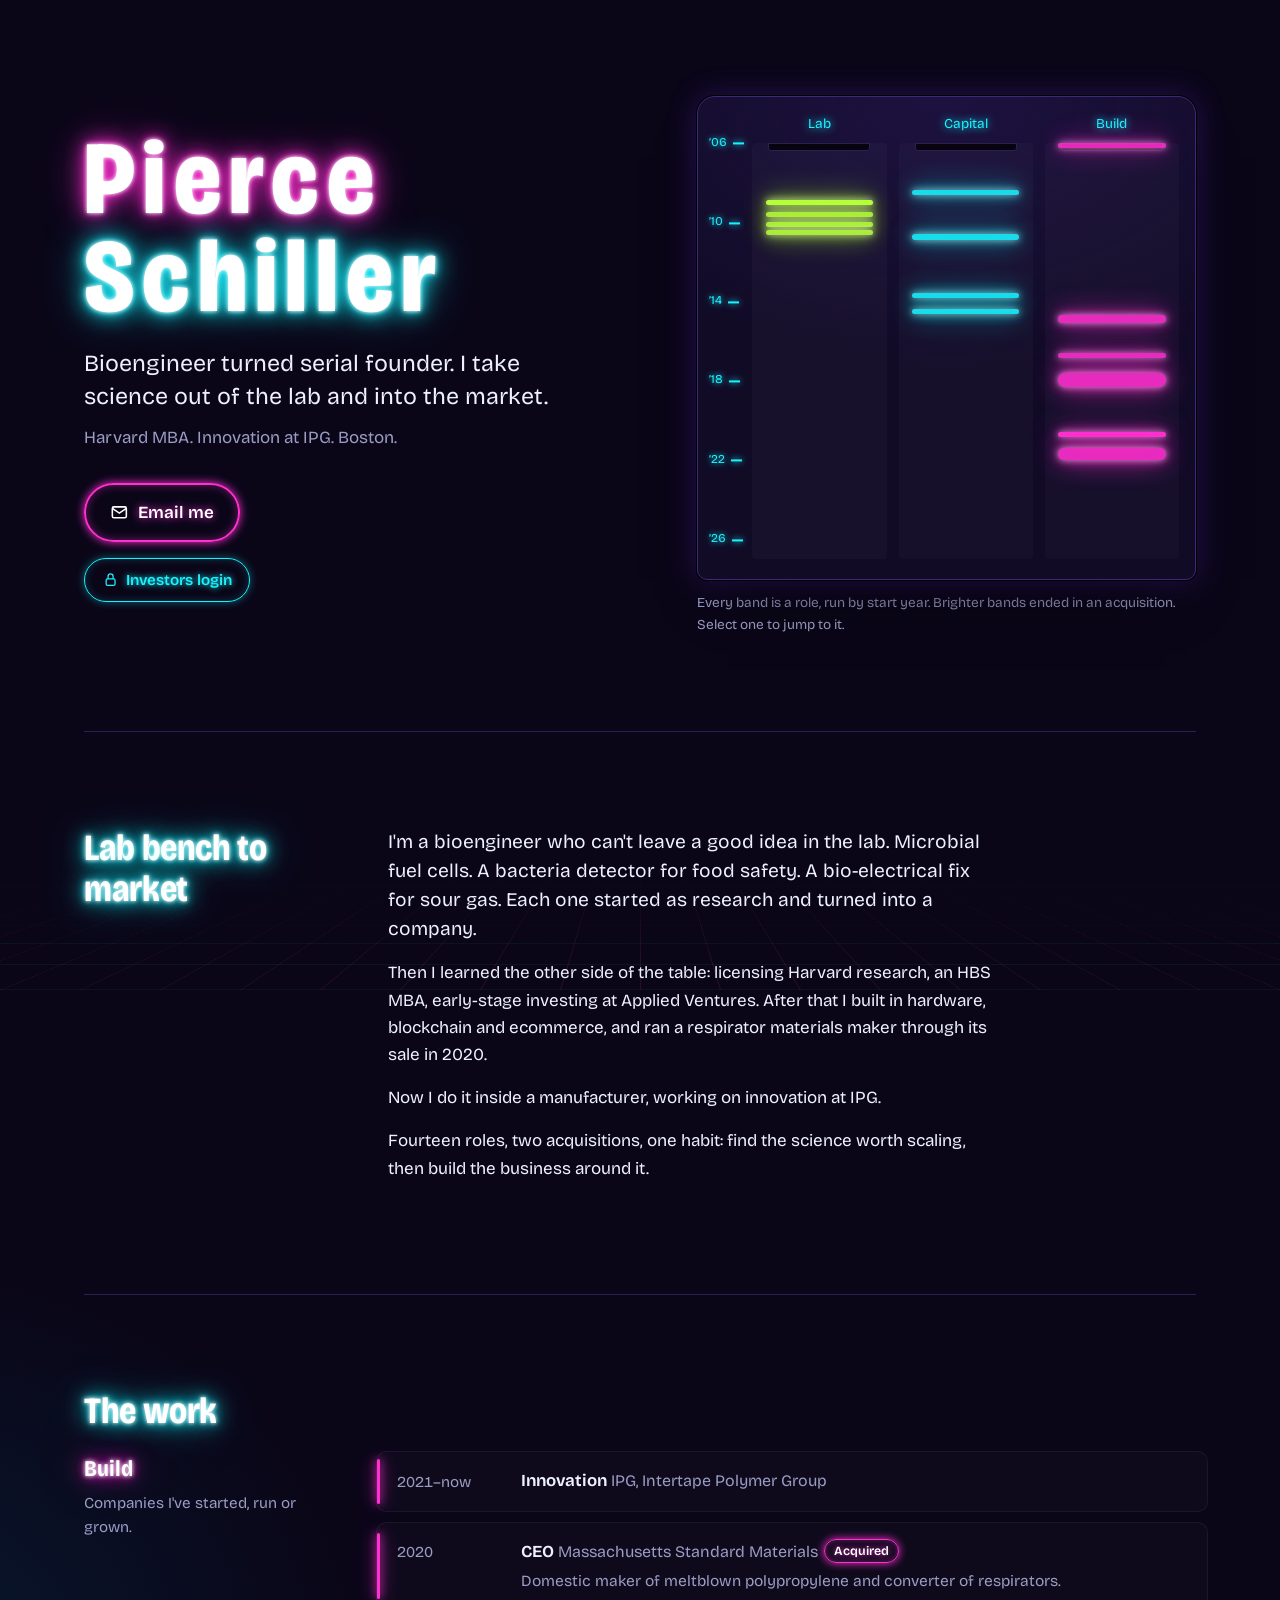
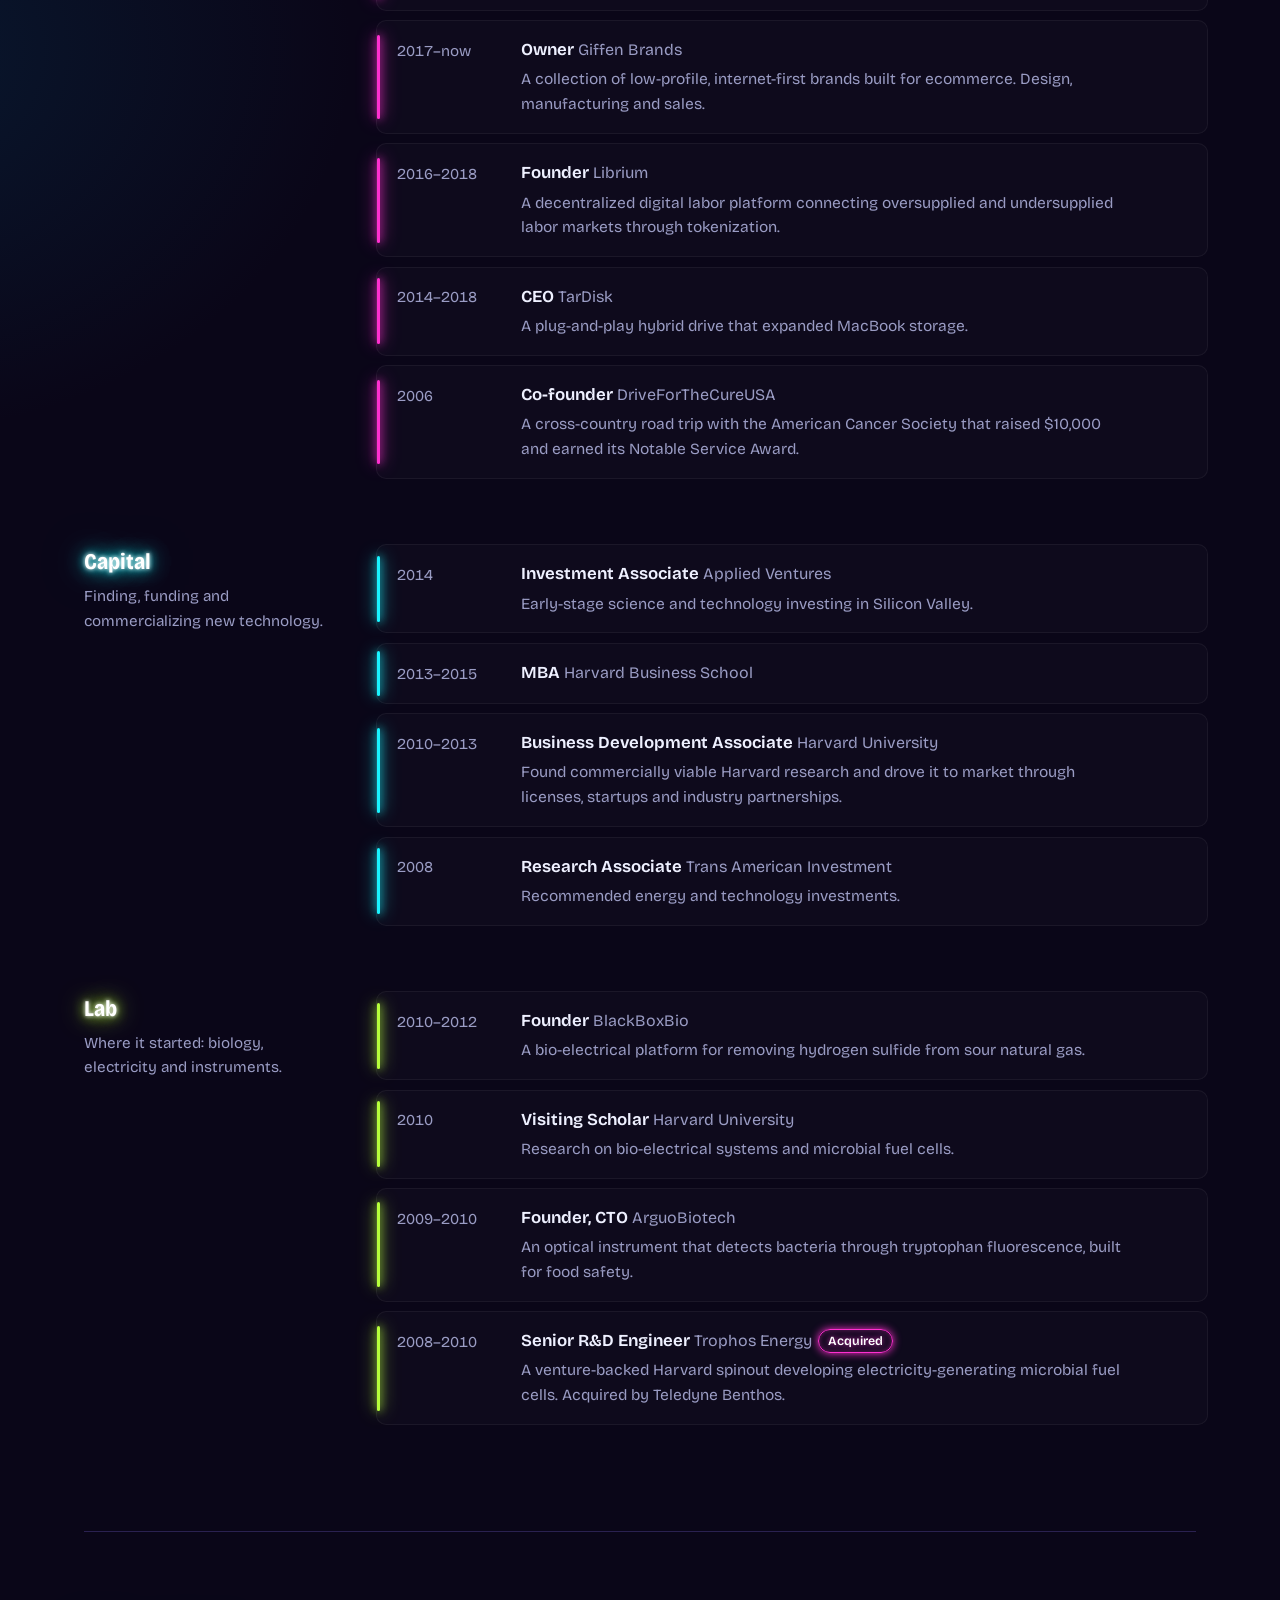
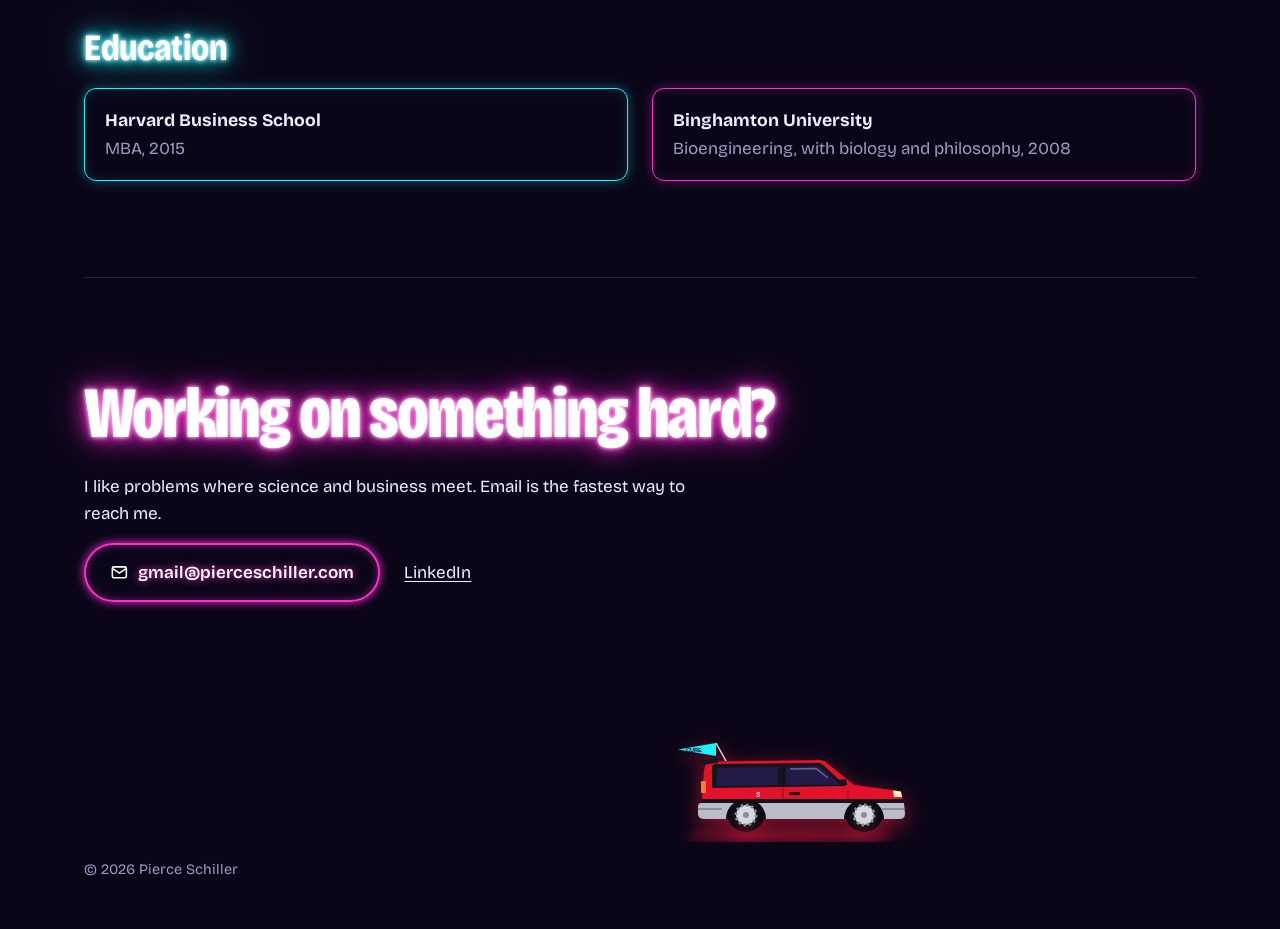
==== index.html @ 77424b44 "Add Investors login gag Button under Email me opens a neon login dialog. Submitting never sends or s" ====
<!doctype html>
<html lang="en">
<head>
<meta charset="utf-8">
<meta name="viewport" content="width=device-width, initial-scale=1">
<title>Pierce Schiller</title>
<meta name="description" content="Pierce Schiller. Bioengineer turned serial founder, taking science out of the lab and into the market.">
<meta property="og:title" content="Pierce Schiller">
<meta property="og:description" content="Bioengineer turned serial founder. Harvard MBA. Boston.">
<meta property="og:type" content="website">
<meta name="theme-color" content="#0a0618">
<link rel="icon" type="image/svg+xml" href="assets/img/favicon.svg">
<link rel="canonical" href="https://pierceschiller.com/">
<meta property="og:url" content="https://pierceschiller.com/">
<link rel="preconnect" href="https://fonts.googleapis.com">
<link rel="preconnect" href="https://fonts.gstatic.com" crossorigin>
<link href="https://fonts.googleapis.com/css2?family=Bricolage+Grotesque:opsz,wdth,wght@12..96,75..100,300..800&display=swap" rel="stylesheet">
<link rel="stylesheet" href="assets/css/styles.css">
</head>
<body>
<div class="progress" aria-hidden="true"></div>

<main>
<div class="wrap">

  <!-- HERO -->
  <header class="hero">
    <div>
      <h1><span>Pierce</span><span>Schiller</span></h1>
      <p class="lede">Bioengineer turned serial founder. I take science out of the lab and into the market.</p>
      <p class="facts">Harvard MBA. Innovation at IPG. Boston.</p>
      <a class="button js-mail" href="#contact">
        <svg viewBox="0 0 24 24" fill="none" stroke="currentColor" stroke-width="2" aria-hidden="true"><rect x="3" y="5" width="18" height="14" rx="2"/><path d="m3 7 9 6 9-6"/></svg>
        Email me
      </a>
      <div class="investor">
        <button type="button" class="investor-open">
          <svg viewBox="0 0 24 24" fill="none" stroke="currentColor" stroke-width="2" aria-hidden="true"><rect x="5" y="11" width="14" height="10" rx="2"/><path d="M8 11V7a4 4 0 0 1 8 0v4"/></svg>
          Investors login
        </button>
      </div>
    </div>

    <figure class="gel-wrap" style="margin:0">
      <div class="gel" role="group" aria-label="Career gel: each band is a role, placed by start year">
        <div class="gel-head" aria-hidden="true"><span>Lab</span><span>Capital</span><span>Build</span></div>

        <ol class="ladder" aria-hidden="true">
          <li style="--y:2006">’06</li>
          <li style="--y:2010">’10</li>
          <li style="--y:2014">’14</li>
          <li style="--y:2018">’18</li>
          <li style="--y:2022">’22</li>
          <li style="--y:2026">’26</li>
        </ol>

        <div class="lanes">
          <ul class="lane" aria-label="Lab">
            <li><a class="band exit" href="#trophos"   style="--y:2008.9;--len:1.2;--i:2"><span>Trophos Energy, acquired</span></a></li>
            <li><a class="band"      href="#arguo"     style="--y:2009.5;--len:0.6;--i:4"><span>ArguoBiotech</span></a></li>
            <li><a class="band"      href="#harvard-rs" style="--y:2010.0;--len:0.6;--i:6"><span>Harvard research</span></a></li>
            <li><a class="band"      href="#blackbox"  style="--y:2010.4;--len:1.7;--i:7"><span>BlackBoxBio</span></a></li>
          </ul>
          <ul class="lane" aria-label="Capital">
            <li><a class="band" href="#tai"        style="--y:2008.4;--len:0.5;--i:1"><span>Trans American Investment</span></a></li>
            <li><a class="band" href="#harvard-bd" style="--y:2010.6;--len:3;--i:8"><span>Harvard tech commercialization</span></a></li>
            <li><a class="band" href="#hbs"        style="--y:2013.6;--len:2;--i:9"><span>Harvard Business School</span></a></li>
            <li><a class="band" href="#applied"    style="--y:2014.4;--len:0.6;--i:10"><span>Applied Ventures</span></a></li>
          </ul>
          <ul class="lane" aria-label="Build">
            <li><a class="band"      href="#dftc"    style="--y:2006;--len:0.5;--i:0"><span>DriveForTheCureUSA</span></a></li>
            <li><a class="band"      href="#tardisk" style="--y:2014.7;--len:3.8;--i:11"><span>TarDisk</span></a></li>
            <li><a class="band"      href="#librium" style="--y:2016.6;--len:2.3;--i:12"><span>Librium</span></a></li>
            <li><a class="band"      href="#giffen"  style="--y:2017.6;--len:9;--i:13"><span>Giffen Brands</span></a></li>
            <li><a class="band exit" href="#msm"     style="--y:2020.6;--len:0.4;--i:14"><span>Mass. Standard Materials, acquired</span></a></li>
            <li><a class="band"      href="#ipg"     style="--y:2021.4;--len:5.5;--i:15"><span>IPG</span></a></li>
          </ul>
        </div>
      </div>
      <figcaption class="gel-note">Every band is a role, run by start year. Brighter bands ended in an acquisition. Select one to jump to it.</figcaption>
    </figure>
  </header>

  <!-- STORY -->
  <section class="section story" aria-labelledby="story-h">
    <h2 id="story-h">Lab bench to market</h2>
    <div>
      <p>I'm a bioengineer who can't leave a good idea in the lab. Microbial fuel cells. A bacteria detector for food safety. A bio-electrical fix for sour gas. Each one started as research and turned into a company.</p>
      <p>Then I learned the other side of the table: licensing Harvard research, an HBS MBA, early-stage investing at Applied Ventures. After that I built in hardware, blockchain and ecommerce, and ran a respirator materials maker through its sale in 2020.</p>
      <p>Now I do it inside a manufacturer, working on innovation at IPG.</p>
      <p>Fourteen roles, two acquisitions, one habit: find the science worth scaling, then build the business around it.</p>
    </div>
  </section>

  <!-- TIMELINE -->
  <section class="section" aria-labelledby="work-h">
    <h2 id="work-h">The work</h2>
    <div class="eras">

      <div class="era">
        <div><h3>Build</h3><p class="era-sub">Companies I've started, run or grown.</p></div>
        <ol class="roles" reversed>
          <li class="role" id="ipg"><time>2021–now</time><div><h4>Innovation <small>IPG, Intertape Polymer Group</small></h4></div></li>
          <li class="role" id="msm"><time>2020</time><div><h4>CEO <small>Massachusetts Standard Materials</small><span class="tag">Acquired</span></h4><p>Domestic maker of meltblown polypropylene and converter of respirators.</p></div></li>
          <li class="role" id="giffen"><time>2017–now</time><div><h4>Owner <small>Giffen Brands</small></h4><p>A collection of low-profile, internet-first brands built for ecommerce. Design, manufacturing and sales.</p>
            <div class="giffen" hidden>
              <p class="giffen-lede">You have <b>$18</b> to eat for the week: 12 meals. Rice is the cheap staple. Steak costs $4 a meal and it's the one you want.</p>
              <div class="plates" aria-hidden="true"></div>
              <label class="giffen-ctl">Price of rice <output class="rice-price">$1.00</output>
                <input type="range" min="100" max="150" step="5" value="100" aria-label="Price of rice per meal">
              </label>
              <p class="giffen-tally"><span class="t-rice">Rice: 10 meals</span> <span class="t-steak">Steak: 2 meals</span></p>
              <p class="giffen-cap">Raise the price of rice. Steak gets squeezed out of the budget, so you end up buying <em>more</em> rice. That's a Giffen good: an everyday staple whose demand rises with its price. Giffen Brands is named for it.</p>
              <button type="button" class="giffen-x">Close</button>
            </div>
          </div></li>
          <li class="role" id="librium"><time>2016–2018</time><div><h4>Founder <small>Librium</small></h4><p>A decentralized digital labor platform connecting oversupplied and undersupplied labor markets through tokenization.</p></div></li>
          <li class="role" id="tardisk"><time>2014–2018</time><div><h4>CEO <small>TarDisk</small></h4><p>A plug-and-play hybrid drive that expanded MacBook storage.</p></div></li>
          <li class="role" id="dftc"><time>2006</time><div><h4>Co-founder <small>DriveForTheCureUSA</small></h4><p>A cross-country road trip with the American Cancer Society that raised $10,000 and earned its Notable Service Award.</p></div></li>
        </ol>
      </div>

      <div class="era">
        <div><h3>Capital</h3><p class="era-sub">Finding, funding and commercializing new technology.</p></div>
        <ol class="roles" reversed>
          <li class="role" id="applied"><time>2014</time><div><h4>Investment Associate <small>Applied Ventures</small></h4><p>Early-stage science and technology investing in Silicon Valley.</p></div></li>
          <li class="role" id="hbs"><time>2013–2015</time><div><h4>MBA <small>Harvard Business School</small></h4></div></li>
          <li class="role" id="harvard-bd"><time>2010–2013</time><div><h4>Business Development Associate <small>Harvard University</small></h4><p>Found commercially viable Harvard research and drove it to market through licenses, startups and industry partnerships.</p></div></li>
          <li class="role" id="tai"><time>2008</time><div><h4>Research Associate <small>Trans American Investment</small></h4><p>Recommended energy and technology investments.</p></div></li>
        </ol>
      </div>

      <div class="era">
        <div><h3>Lab</h3><p class="era-sub">Where it started: biology, electricity and instruments.</p></div>
        <ol class="roles" reversed>
          <li class="role" id="blackbox"><time>2010–2012</time><div><h4>Founder <small>BlackBoxBio</small></h4><p>A bio-electrical platform for removing hydrogen sulfide from sour natural gas.</p></div></li>
          <li class="role" id="harvard-rs"><time>2010</time><div><h4>Visiting Scholar <small>Harvard University</small></h4><p>Research on bio-electrical systems and microbial fuel cells.</p></div></li>
          <li class="role" id="arguo"><time>2009–2010</time><div><h4>Founder, CTO <small>ArguoBiotech</small></h4><p>An optical instrument that detects bacteria through tryptophan fluorescence, built for food safety.</p></div></li>
          <li class="role" id="trophos"><time>2008–2010</time><div><h4>Senior R&amp;D Engineer <small>Trophos Energy</small><span class="tag">Acquired</span></h4><p>A venture-backed Harvard spinout developing electricity-generating microbial fuel cells. Acquired by Teledyne Benthos.</p></div></li>
        </ol>
      </div>

    </div>
  </section>

  <!-- CREDENTIALS -->
  <section class="section" aria-labelledby="edu-h">
    <h2 id="edu-h">Education</h2>
    <dl class="creds">
      <div><dt>Harvard Business School</dt><dd>MBA, 2015</dd></div>
      <div><dt>Binghamton University</dt><dd>Bioengineering, with biology and philosophy, 2008</dd></div>
    </dl>
  </section>

  <!-- CONTACT -->
  <section class="section contact" id="contact" aria-labelledby="contact-h">
    <h2 id="contact-h">Working on something hard?</h2>
    <p>I like problems where science and business meet. Email is the fastest way to reach me.</p>
    <div class="row">
      <a class="button js-mail" href="#contact">
        <svg viewBox="0 0 24 24" fill="none" stroke="currentColor" stroke-width="2" aria-hidden="true"><rect x="3" y="5" width="18" height="14" rx="2"/><path d="m3 7 9 6 9-6"/></svg>
        <span class="js-mail-text">Email me</span>
      </a>
      <a href="https://www.linkedin.com/in/pierceschiller/">LinkedIn</a>
    </div>
    <noscript><p>gmail [at] pierceschiller [dot] com</p></noscript>
  </section>

</div>
</main>

<footer>
  <div class="roadtrip" aria-hidden="true">
    <div class="car">
      <span class="honk">Beep! $10,000 raised, coast to coast.</span>
      <svg viewBox="-26 -2 248 94" width="248" height="94">
        <!-- antenna + pennant streaming back -->
        <line x1="34" y1="18" x2="24" y2="0" stroke="#d8d8e8" stroke-width="1.5"/>
        <path d="M24 0 L-14 6.5 L24 13 Z" fill="#19f3ff"/>
        <text x="-6" y="9.4" font-size="5.6" font-family="sans-serif" font-weight="800" fill="#0a0618">CURE</text>
        <!-- wheel arches -->
        <circle cx="54" cy="70" r="19" fill="#0a0618"/>
        <circle cx="172" cy="70" r="19" fill="#0a0618"/>
        <!-- red upper body: near-vertical hatch, long flat roof, raked windshield, wedge hood -->
        <path d="M10 58 L12 27 Q13 19 21 18.5 L128 17 Q132 17 135 20 L162 42 L204 47.5 Q209 48.5 210 53 L211 58 Z" fill="#e3112a"/>
        <!-- roof spoiler -->
        <path d="M7 17 L26 15.5 L26 20 L10 21.5 Z" fill="#15151c"/>
        <!-- glass band with thick black pillars -->
        <path d="M20 24 Q20 21 24 21 L126 20 Q129 20 131 22 L154 43 L20 45 Z" fill="#15151c"/>
        <path d="M26 25 L86 24 L86 42 L24 43 Z" fill="#241a4a"/>
        <path d="M94 24 L125 23 Q127 23 129 25 L148 41.5 L94 42 Z" fill="#241a4a"/>
        <path d="M98 26 L124 25.5 L136 35" stroke="#ffffff55" stroke-width="1.4" fill="none"/>
        <!-- mirror -->
        <path d="M146 37 L154 36 L155 42 L147 42 Z" fill="#15151c"/>
        <!-- door line + handle -->
        <path d="M91 45 L91 71" stroke="#9e0a1d" stroke-width="1.3"/>
        <path d="M156 47 L156 71" stroke="#9e0a1d" stroke-width="1"/>
        <rect x="97" y="49" width="11" height="3" rx="1.2" fill="#15151c"/>
        <!-- black rub strip, then silver lower body and bumpers -->
        <rect x="9" y="56" width="203" height="4" fill="#15151c"/>
        <path d="M9 60 L212 60 L213 71 Q213 76 207 76 L13 76 Q6 76 6 71 L6 64 Q6 60 9 60 Z" fill="#b9bdc9"/>
        <path d="M6 66 L30 66 M190 66 L213 66" stroke="#7d8190" stroke-width="1.5"/>
        <!-- re-cut arches through the silver -->
        <path d="M34 76 A20 20 0 0 1 74 76 Z" fill="#0a0618"/>
        <path d="M152 76 A20 20 0 0 1 192 76 Z" fill="#0a0618"/>
        <!-- lights -->
        <rect x="9" y="38" width="5" height="12" rx="1" fill="#ff7a2e"/>
        <path d="M201 47.5 L209 48.5 L210 54 L202 54 Z" fill="#fff6c8"/>
        <!-- S badge -->
        <text x="64" y="54" font-size="6.5" font-family="sans-serif" font-weight="800" font-style="italic" fill="#fff">S</text>
        <!-- turbine-style silver rims -->
        <g class="wheel" style="transform-origin:54px 72px">
          <circle cx="54" cy="72" r="15" fill="#111"/><circle cx="54" cy="72" r="10" fill="#d7d9e2"/>
          <circle cx="54" cy="72" r="10" fill="none" stroke="#8a8d9a" stroke-width="3" stroke-dasharray="2.4 2.8"/>
          <circle cx="54" cy="72" r="3" fill="#8a8d9a"/>
        </g>
        <g class="wheel" style="transform-origin:172px 72px">
          <circle cx="172" cy="72" r="15" fill="#111"/><circle cx="172" cy="72" r="10" fill="#d7d9e2"/>
          <circle cx="172" cy="72" r="10" fill="none" stroke="#8a8d9a" stroke-width="3" stroke-dasharray="2.4 2.8"/>
          <circle cx="172" cy="72" r="3" fill="#8a8d9a"/>
        </g>
      </svg>
    </div>
  </div>
  <div class="wrap">© <span id="yr">2026</span> Pierce Schiller</div>
</footer>

<dialog class="login" aria-labelledby="login-h">
  <form class="login-form" method="dialog" autocomplete="off" novalidate>
    <h2 id="login-h">Investors login</h2>
    <label>Username
      <input type="text" name="u" autocomplete="off" autocapitalize="off" spellcheck="false" required>
    </label>
    <label>Password
      <input type="password" name="p" autocomplete="new-password" required>
    </label>
    <div class="login-row">
      <button type="submit" class="button">Log in</button>
      <button type="button" class="login-cancel">Cancel</button>
    </div>
  </form>
  <div class="login-fail" hidden>
    <p class="fail-msg">Wrong username and password.</p>
    <div class="login-row">
      <button type="button" class="button login-retry">Try again</button>
      <button type="button" class="login-cancel">Close</button>
    </div>
  </div>
</dialog>
<script src="assets/js/main.js" defer></script>
</body>
</html>
---- assets/css/styles.css ----
/* ---------- tokens ---------- */
:root {
  --bg: #0a0618;
  --bg-2: #120a2a;
  --ink: #eef0ff;
  --muted: #9a9cc4;
  --rule: #2a2150;
  --pink: #ff2fd0;
  --cyan: #19f3ff;
  --lime: #b6ff3b;
  --gel: #110b26;
  --gel-deep: #07040f;
  --band: var(--pink);
  --ladder: var(--cyan);
  --accent: var(--cyan);
  --wrap: 72rem;
  --measure: 38rem;
  --glow-pink: 0 0 4px #fff, 0 0 10px var(--pink), 0 0 22px var(--pink), 0 0 44px #ff2fd088;
  --glow-cyan: 0 0 4px #fff, 0 0 10px var(--cyan), 0 0 22px var(--cyan), 0 0 44px #19f3ff88;
  color-scheme: dark;
}

/* ---------- base ---------- */
*, *::before, *::after { box-sizing: border-box; }
html { scroll-behavior: smooth; }
@media (prefers-reduced-motion: reduce) { html { scroll-behavior: auto; } }
body {
  margin: 0;
  background:
    radial-gradient(60rem 40rem at 85% -10%, #3a0d5c66, transparent 60%),
    radial-gradient(50rem 40rem at -10% 40%, #06345266, transparent 60%),
    var(--bg);
  color: var(--ink);
  font-family: "Bricolage Grotesque", system-ui, sans-serif;
  font-variation-settings: "opsz" 14;
  font-size: 1.0625rem;
  line-height: 1.6;
  -webkit-font-smoothing: antialiased;
  overflow-x: hidden;
}
/* synthwave floor grid, fixed behind everything */
body::before {
  content: "";
  position: fixed;
  inset: auto -50% -10% -50%;
  height: 55vh;
  background:
    repeating-linear-gradient(90deg, #ff2fd022 0 1px, transparent 1px 80px),
    repeating-linear-gradient(0deg, #19f3ff1c 0 1px, transparent 1px 60px);
  transform: perspective(500px) rotateX(62deg);
  transform-origin: bottom;
  mask-image: linear-gradient(to top, #000 10%, transparent 85%);
  pointer-events: none;
  z-index: -1;
}
a { color: inherit; text-decoration-thickness: 1px; text-underline-offset: 0.2em; }
a:hover { color: var(--cyan); text-shadow: 0 0 12px var(--cyan); }
:focus-visible { outline: 2px solid var(--cyan); outline-offset: 3px; border-radius: 4px; box-shadow: 0 0 14px var(--cyan); }
.wrap { max-width: var(--wrap); margin: 0 auto; padding: 0 1.25rem; }
h2 {
  font-size: clamp(1.7rem, 3.2vw, 2.3rem);
  font-weight: 700;
  font-stretch: 85%;
  font-variation-settings: "opsz" 48;
  line-height: 1.1;
  letter-spacing: -0.01em;
  margin: 0 0 1.25rem;
  color: #fff;
  text-shadow: var(--glow-cyan);
}
p { margin: 0 0 1rem; max-width: var(--measure); }
.section { padding: clamp(3.5rem, 8vw, 6rem) 0; border-top: 1px solid var(--rule); position: relative; }
/* a neon tube that runs along each section divider */
.section::before {
  content: "";
  position: absolute;
  top: -1px;
  left: 0;
  height: 2px;
  width: 100%;
  background: linear-gradient(90deg, var(--pink), var(--cyan));
  box-shadow: 0 0 12px var(--pink), 0 0 24px var(--cyan);
  transform-origin: left;
  transform: scaleX(0);
}

/* ---------- scroll progress tube ---------- */
.progress {
  position: fixed;
  inset: 0 0 auto 0;
  height: 3px;
  background: linear-gradient(90deg, var(--pink), var(--cyan), var(--lime));
  box-shadow: 0 0 10px var(--pink), 0 0 20px var(--cyan);
  transform-origin: left;
  transform: scaleX(0);
  z-index: 10;
}

/* ---------- hero ---------- */
.hero {
  display: grid;
  grid-template-columns: minmax(0, 1.1fr) minmax(0, 1fr);
  gap: clamp(2rem, 5vw, 4rem);
  align-items: center;
  padding: clamp(3rem, 8vw, 6rem) 0;
}
.hero h1 {
  margin: 0 0 1.25rem;
  font-size: clamp(3.2rem, 9vw, 6.5rem);
  font-weight: 800;
  font-stretch: 85%;
  font-variation-settings: "opsz" 96;
  line-height: 0.95;
  letter-spacing: 0.08em;
  color: #fff;
}
.hero h1 span { display: block; }
.hero h1 span:first-child { text-shadow: var(--glow-pink); animation: ignite 1.6s steps(1) both; }
.hero h1 span:last-child  { text-shadow: var(--glow-cyan); animation: ignite 1.6s 0.35s steps(1) both; }
/* neon sign sputtering to life */
@keyframes ignite {
  0%   { opacity: 0.08; text-shadow: none; }
  10%  { opacity: 1; }
  14%  { opacity: 0.2; text-shadow: none; }
  22%  { opacity: 1; }
  26%  { opacity: 0.35; text-shadow: none; }
  34%, 100% { opacity: 1; }
}
.lede {
  font-size: clamp(1.2rem, 2.2vw, 1.45rem);
  line-height: 1.4;
  max-width: 30rem;
  margin-bottom: 0.75rem;
}
.facts { color: var(--muted); margin-bottom: 2rem; }
.button {
  display: inline-flex;
  align-items: center;
  gap: 0.6rem;
  padding: 0.85rem 1.5rem;
  border-radius: 999px;
  border: 2px solid var(--pink);
  background: transparent;
  color: #fff;
  font-weight: 600;
  text-decoration: none;
  box-shadow: 0 0 10px var(--pink), inset 0 0 10px #ff2fd066;
  text-shadow: 0 0 8px var(--pink);
  transition: background-color 0.2s, box-shadow 0.2s;
}
.button:hover {
  color: #fff;
  background: #ff2fd022;
  box-shadow: 0 0 18px var(--pink), 0 0 40px #ff2fd088, inset 0 0 14px #ff2fd099;
  text-shadow: 0 0 8px var(--pink);
}
.button svg { width: 1.1em; height: 1.1em; }

/* ---------- the gel ---------- */
.gel {
  --y0: 2006;
  --span: 21;
  --h: 26rem;
  position: relative;
  background: radial-gradient(120% 80% at 50% 0%, #1d1240 0%, transparent 70%), var(--gel);
  border-radius: 18px 18px 10px 10px;
  padding: 1rem 1rem 1.25rem 3.4rem;
  border: 1px solid #3b2a7a;
  box-shadow: 0 0 0 1px #000, 0 0 30px #7a2cff44, 0 30px 60px -30px #000;
  color: #c9cfe4;
}
.gel-head {
  display: grid;
  grid-template-columns: repeat(3, 1fr);
  gap: 0.75rem;
  margin-bottom: 0.5rem;
  font-size: 0.85rem;
  text-align: center;
  color: var(--cyan);
  text-shadow: 0 0 8px var(--cyan);
}
.lanes {
  position: relative;
  display: grid;
  grid-template-columns: repeat(3, 1fr);
  gap: 0.75rem;
  height: var(--h);
}
.lane {
  position: relative;
  list-style: none;
  margin: 0;
  padding: 0;
  border-radius: 4px;
  background: rgba(255,255,255,0.025);
}
.lane::before {
  content: "";
  position: absolute;
  inset: 0 12% auto;
  height: 8px;
  border-radius: 0 0 3px 3px;
  background: var(--gel-deep);
  box-shadow: inset 0 0 0 1px #2a2150;
}
.band {
  --top: calc((var(--y) - var(--y0)) / var(--span) * var(--h));
  --thick: clamp(5px, calc(var(--len) * 2.2px), 14px);
  position: absolute;
  left: 10%;
  right: 10%;
  top: var(--top);
  height: var(--thick);
  border-radius: 999px;
  background: var(--band);
  box-shadow: 0 0 6px #fff8, 0 0 12px var(--band), 0 0 28px var(--band);
  opacity: 0.9;
  animation: run 1.8s cubic-bezier(.2,.7,.2,1) both, hum 3.2s ease-in-out 2s infinite alternate;
  animation-delay: calc(var(--i, 0) * 70ms + 200ms), calc(var(--i, 0) * 180ms + 2s);
  transition: transform 0.2s;
}
.lane:nth-child(2) .band { --band: var(--cyan); }
.lane:nth-child(3) .band { --band: var(--pink); }
.lane:nth-child(1) .band { --band: var(--lime); }
.band.exit { --band: #fff; opacity: 1; }
.band:hover, .band:focus-visible { transform: scaleX(1.1); outline-offset: 4px; }
.band span {
  position: absolute;
  left: 50%;
  bottom: calc(100% + 8px);
  translate: -50% 4px;
  white-space: nowrap;
  padding: 0.25rem 0.6rem;
  border-radius: 6px;
  background: #07040f;
  border: 1px solid var(--band);
  color: #fff;
  box-shadow: 0 0 12px var(--band);
  font-size: 0.8rem;
  font-weight: 600;
  pointer-events: none;
  opacity: 0;
  transition: opacity 0.15s, translate 0.15s;
  z-index: 2;
}
.band.exit span { border-color: var(--pink); box-shadow: 0 0 12px var(--pink); }
.band:hover span, .band:focus-visible span { opacity: 1; translate: -50% 0; }
@keyframes run {
  from { top: 0; opacity: 0; filter: blur(3px); }
  15%  { opacity: 0.9; }
  to   { top: var(--top); filter: blur(0); }
}
@keyframes hum { to { opacity: 0.6; } }
.ladder {
  position: absolute;
  left: 0.7rem;
  width: 2.2rem;
  margin: 0;
  padding: 0;
  list-style: none;
  font-size: 0.75rem;
  color: var(--ladder);
  text-shadow: 0 0 6px var(--ladder);
}
.ladder li {
  position: absolute;
  top: calc((var(--y) - var(--y0)) / var(--span) * var(--h));
  translate: 0 -50%;
}
.ladder li::after {
  content: "";
  position: absolute;
  left: calc(100% + 0.35rem);
  top: 50%;
  width: 0.7rem;
  height: 2px;
  background: var(--ladder);
  box-shadow: 0 0 6px var(--ladder);
}
.gel-wrap .ladder { top: calc(1rem + 0.85rem * 1.6 + 0.5rem); height: var(--h); }
.gel-note { margin: 0.75rem 0 0; font-size: 0.85rem; color: var(--muted); max-width: none; }

/* ---------- story ---------- */
.story {
  display: grid;
  grid-template-columns: minmax(0, 15rem) minmax(0, 1fr);
  gap: 2rem 4rem;
}
.story p:first-of-type { font-size: 1.2rem; line-height: 1.5; }

/* ---------- timeline ---------- */
.eras { display: grid; gap: 3.5rem; }
.era {
  display: grid;
  grid-template-columns: minmax(0, 15rem) minmax(0, 1fr);
  gap: 1rem 4rem;
}
.era h3 {
  margin: 0;
  font-size: 1.4rem;
  font-weight: 700;
  font-stretch: 85%;
  color: #fff;
}
.era:nth-child(1) h3 { text-shadow: var(--glow-pink); }
.era:nth-child(2) h3 { text-shadow: var(--glow-cyan); }
.era:nth-child(3) h3 { text-shadow: 0 0 4px #fff, 0 0 12px var(--lime), 0 0 26px var(--lime); }
.era-sub { color: var(--muted); font-size: 0.95rem; margin-top: 0.25rem; }
.roles { list-style: none; margin: 0; padding: 0; }
.role {
  --tube: var(--pink);
  position: relative;
  display: grid;
  grid-template-columns: 6.5rem minmax(0, 1fr);
  gap: 0 1.25rem;
  padding: 1rem 0.75rem 1rem 1.25rem;
  margin: 0 -0.75rem 0.6rem;
  border-radius: 10px;
  background: #ffffff05;
  border: 1px solid #ffffff0d;
  scroll-margin-top: 1.5rem;
}
.era:nth-child(2) .role { --tube: var(--cyan); }
.era:nth-child(3) .role { --tube: var(--lime); }
/* the tube along the left edge that lights up as the role scrolls in */
.role::before {
  content: "";
  position: absolute;
  left: 0;
  top: 12%;
  bottom: 12%;
  width: 3px;
  border-radius: 3px;
  background: var(--tube);
  box-shadow: 0 0 8px var(--tube), 0 0 18px var(--tube);
}
.role time { color: var(--muted); font-variant-numeric: tabular-nums; font-size: 0.95rem; padding-top: 0.1rem; }
.role h4 { margin: 0; font-size: 1.05rem; font-weight: 650; }
.role h4 small { font-weight: 400; color: var(--muted); font-size: 1rem; }
.role p { margin: 0.2rem 0 0; color: var(--muted); font-size: 0.97rem; }
.tag {
  display: inline-block;
  margin-left: 0.4rem;
  padding: 0.05rem 0.55rem;
  border-radius: 999px;
  border: 1px solid var(--pink);
  color: #fff;
  font-size: 0.78rem;
  font-weight: 600;
  vertical-align: 0.12em;
  box-shadow: 0 0 8px var(--pink), inset 0 0 6px #ff2fd066;
  text-shadow: 0 0 6px var(--pink);
}
.role:target { animation: flash 2.4s ease-out; }
@keyframes flash {
  0%, 30% { background: color-mix(in srgb, var(--tube) 22%, transparent); box-shadow: 0 0 24px var(--tube); }
  100% { background: #ffffff05; box-shadow: none; }
}

/* ---------- creds + contact ---------- */
.creds {
  display: grid;
  grid-template-columns: repeat(auto-fit, minmax(14rem, 1fr));
  gap: 1.5rem;
  margin: 0;
}
.creds div {
  padding: 1.1rem 1.25rem;
  border-radius: 12px;
  border: 1px solid var(--cyan);
  box-shadow: 0 0 12px #19f3ff55, inset 0 0 12px #19f3ff22;
}
.creds div:nth-child(2) { border-color: var(--pink); box-shadow: 0 0 12px #ff2fd055, inset 0 0 12px #ff2fd022; }
.creds dt { font-weight: 700; font-size: 1.1rem; }
.creds dd { margin: 0; color: var(--muted); }

.contact h2 {
  font-size: clamp(2.4rem, 7vw, 4.5rem);
  font-stretch: 75%;
  font-weight: 800;
  letter-spacing: -0.03em;
  text-shadow: var(--glow-pink);
}
.contact .row { display: flex; flex-wrap: wrap; gap: 1rem 1.5rem; align-items: center; }
footer { padding: 2rem 0 3rem; color: var(--muted); font-size: 0.9rem; }

/* ======================================================
   SCROLL-TRIGGERED ANIMATIONS
   Pure CSS where the browser supports scroll timelines
   (Chrome, Edge). main.js adds an .in class for others.
   ====================================================== */
@keyframes flicker-on {
  0%   { opacity: 0; text-shadow: none; }
  20%  { opacity: 1; }
  24%  { opacity: 0.25; text-shadow: none; }
  32%  { opacity: 1; }
  36%  { opacity: 0.4; text-shadow: none; }
  50%, 100% { opacity: 1; }
}
@keyframes tube-draw { from { transform: scaleX(0); } to { transform: scaleX(1); } }
@keyframes slide-glow {
  from { opacity: 0; transform: translateX(-28px); filter: blur(4px); }
  to   { opacity: 1; transform: none; filter: none; }
}
@keyframes tube-grow { from { transform: scaleY(0); } to { transform: scaleY(1); } }
@keyframes pop-glow {
  from { opacity: 0; transform: scale(0.94); box-shadow: none; }
  to   { opacity: 1; transform: none; }
}

@media (prefers-reduced-motion: no-preference) {
  @supports (animation-timeline: view()) {
    .progress { animation: tube-draw linear both; animation-timeline: scroll(root); }

    .section::before { animation: tube-draw linear both; animation-timeline: view(); animation-range: entry 0% entry 60%; }

    .section h2, .era h3 {
      animation: flicker-on linear both;
      animation-timeline: view();
      animation-range: entry 20% cover 35%;
    }
    .role {
      animation: slide-glow linear both;
      animation-timeline: view();
      animation-range: entry 0% entry 80%;
    }
    .role::before {
      transform-origin: top;
      animation: tube-grow linear both;
      animation-timeline: view();
      animation-range: entry 30% cover 40%;
    }
    .creds div, .story p {
      animation: pop-glow linear both;
      animation-timeline: view();
      animation-range: entry 10% entry 90%;
    }
  }

  /* fallback: same looks, triggered once by IntersectionObserver */
  @supports not (animation-timeline: view()) {
    .js .section::before { transition: transform 0.9s ease-out; }
    .js .section.in::before { transform: scaleX(1); }
    .js .reveal { opacity: 0; }
    .js .reveal.in { opacity: 1; }
    .js h2.reveal.in, .js h3.reveal.in { animation: flicker-on 1.2s linear both; }
    .js .role.reveal.in { animation: slide-glow 0.7s ease-out both; }
    .js .creds div.reveal.in, .js .story p.reveal.in { animation: pop-glow 0.7s ease-out both; }
  }
}
/* no scroll timeline and no motion: show everything lit */
@media (prefers-reduced-motion: reduce) {
  .band, .hero h1 span { animation: none; }
  .section::before { transform: scaleX(1); }
}
@supports not (animation-timeline: view()) {
  .progress { display: none; }
}

/* ---------- small screens ---------- */
@media (max-width: 860px) {
  .hero { grid-template-columns: 1fr; }
  .gel { --h: 20rem; }
  .story, .era { grid-template-columns: 1fr; gap: 0.75rem; }
}
@media (max-width: 480px) {
  .role { grid-template-columns: 1fr; }
  .gel { padding-left: 3rem; }
}

/* keep hover labels inside the gel on the outer lanes */
.lane:nth-child(3) .band span { left: auto; right: 0; translate: 0 4px; }
.lane:nth-child(3) .band:hover span, .lane:nth-child(3) .band:focus-visible span { translate: 0 0; }
.lane:nth-child(1) .band span { left: 0; translate: 0 4px; }
.lane:nth-child(1) .band:hover span, .lane:nth-child(1) .band:focus-visible span { translate: 0 0; }

/* ======================================================
   EASTER EGGS
   ====================================================== */

/* 1. type "pcr": bands amplify, cycle by cycle, then a UV flash */
.gel[data-cycle] .band { animation: none; transition: transform 0.35s, box-shadow 0.35s, filter 0.35s; }
.gel[data-cycle="1"] .band { transform: scaleY(1.5); filter: brightness(1.3); }
.gel[data-cycle="2"] .band { transform: scaleY(2.1); filter: brightness(1.6); box-shadow: 0 0 10px #fff, 0 0 22px var(--band), 0 0 46px var(--band); }
.gel[data-cycle="3"] .band { transform: scaleY(2.8); filter: brightness(2); box-shadow: 0 0 14px #fff, 0 0 30px var(--band), 0 0 70px var(--band); }
.gel.uv { animation: uv-flash 1.1s ease-out; }
@keyframes uv-flash {
  0%   { background: #f4e9ff; box-shadow: 0 0 80px #b77bff, 0 0 160px #7a2cff; }
  100% { box-shadow: 0 0 30px #7a2cff44; }
}

/* 2. triple-click Giffen Brands: a demand curve that slopes the wrong way */
.giffen {
  margin-top: 0.9rem;
  padding: 1rem;
  border-radius: 12px;
  border: 1px solid var(--lime);
  box-shadow: 0 0 14px #b6ff3b55, inset 0 0 12px #b6ff3b22;
  background: #07040f;
  max-width: 26rem;
  animation: pop-glow 0.4s ease-out;
}
.giffen[hidden] { display: none; }
.giffen-lede { margin: 0 0 0.75rem; color: var(--ink); font-size: 0.95rem; }
.plates { display: grid; grid-template-columns: repeat(6, 1fr); gap: 0.4rem; }
.plate {
  aspect-ratio: 1;
  display: grid;
  place-items: center;
  border-radius: 10px;
  font-size: 1.3rem;
  border: 1px solid var(--rule);
  transition: border-color 0.25s, box-shadow 0.25s;
}
.plate.rice  { border-color: var(--lime); box-shadow: 0 0 8px #b6ff3b55; }
.plate.steak { border-color: var(--pink); box-shadow: 0 0 10px #ff2fd077; }
.plate.flip { animation: flip 0.35s ease-out; }
@keyframes flip { from { transform: rotateY(90deg); } to { transform: none; } }
.giffen-tally { display: flex; gap: 1.25rem; margin: 0.4rem 0 0; font-weight: 600; font-variant-numeric: tabular-nums; }
.t-rice { color: var(--lime); text-shadow: 0 0 6px #b6ff3b88; }
.t-steak { color: var(--pink); text-shadow: 0 0 6px #ff2fd088; }
.rice-price { color: #fff; font-variant-numeric: tabular-nums; min-width: 3.2rem; }
.giffen-ctl { display: flex; align-items: center; gap: 0.75rem; margin-top: 0.5rem; color: var(--muted); font-size: 0.9rem; }
.giffen-ctl input { flex: 1; accent-color: var(--pink); }
.giffen-cap { margin: 0.5rem 0 0; color: #fff; font-size: 0.95rem; }
.giffen-x {
  margin-top: 0.6rem;
  font: inherit;
  font-size: 0.85rem;
  color: var(--muted);
  background: none;
  border: 1px solid var(--rule);
  border-radius: 999px;
  padding: 0.2rem 0.8rem;
  cursor: pointer;
}
.giffen-x:hover { color: #fff; border-color: var(--lime); }

/* 3. bottom of the page: the '85 Civic rolls in and parks */
footer { position: relative; padding-top: 10rem; }
.roadtrip {
  position: absolute;
  inset: 0 0 auto 0;
  height: 9rem;
  overflow: hidden;
  pointer-events: none;
}
.car {
  position: absolute;
  bottom: 0.4rem;
  left: 52%;
  width: 248px;
  pointer-events: auto;
  filter: drop-shadow(0 6px 10px #ff1a3a88);
  transform: translateX(-120vw);
}
.car svg { display: block; width: 100%; height: auto; }
.car::after {               /* neon glow on the road under the car */
  content: "";
  position: absolute;
  left: 8%;
  right: 8%;
  bottom: -4px;
  height: 6px;
  border-radius: 50%;
  background: #ff1a3a;
  filter: blur(6px);
  opacity: 0.8;
}
.roadtrip.go .car { animation: drive-in 3.2s cubic-bezier(.15,.8,.25,1) forwards; }
.roadtrip.go .wheel { animation: spin 0.35s linear 9; }
@keyframes drive-in {
  0%   { transform: translateX(-120vw); }
  85%  { transform: translateX(6px) rotate(1.2deg); }
  100% { transform: translateX(0); }
}
@keyframes spin { to { transform: rotate(360deg); } }
.honk {
  position: absolute;
  bottom: calc(100% + 6px);
  left: 30%;
  white-space: nowrap;
  padding: 0.3rem 0.65rem;
  border-radius: 8px;
  background: #07040f;
  border: 1px solid #ff1a3a;
  box-shadow: 0 0 12px #ff1a3a;
  color: #fff;
  font-size: 0.8rem;
  font-weight: 600;
  opacity: 0;
  translate: 0 4px;
  transition: opacity 0.15s, translate 0.15s;
}
.car:hover .honk, .car.honking .honk { opacity: 1; translate: 0 0; }
.car:hover svg { animation: bounce 0.3s ease-out; }
@keyframes bounce { 50% { transform: translateY(-3px); } }

@media (max-width: 600px) {
  .car { left: 18%; width: 200px; }
  .honk { left: auto; right: -20%; }
}
@media (prefers-reduced-motion: reduce) {
  .car { transform: none; }
  .roadtrip.go .car, .roadtrip.go .wheel, .car:hover svg { animation: none; }
  .gel.uv { animation: none; }
}

/* ======================================================
   INVESTORS LOGIN (a gag: it never logs anyone in)
   ====================================================== */
.investor { margin-top: 1rem; }
.investor-open {
  display: inline-flex;
  align-items: center;
  gap: 0.5rem;
  padding: 0.55rem 1.1rem;
  font: inherit;
  font-size: 0.95rem;
  font-weight: 600;
  color: var(--cyan);
  background: transparent;
  border: 1px solid var(--cyan);
  border-radius: 999px;
  box-shadow: 0 0 8px #19f3ff66, inset 0 0 8px #19f3ff33;
  text-shadow: 0 0 6px var(--cyan);
  cursor: pointer;
  transition: background-color 0.2s, box-shadow 0.2s;
}
.investor-open:hover { background: #19f3ff18; box-shadow: 0 0 16px var(--cyan), inset 0 0 10px #19f3ff55; }
.investor-open svg { width: 1em; height: 1em; }

.login {
  width: min(92vw, 24rem);
  padding: 1.75rem;
  color: var(--ink);
  background: #0d0820;
  border: 1px solid var(--cyan);
  border-radius: 16px;
  box-shadow: 0 0 24px #19f3ff66, 0 0 60px #ff2fd033;
}
.login::backdrop { background: #05030dcc; backdrop-filter: blur(4px); }
.login[open] { animation: pop-glow 0.3s ease-out; }
.login h2 { margin-bottom: 1.25rem; }
.login label { display: grid; gap: 0.35rem; margin-bottom: 1rem; font-size: 0.9rem; color: var(--muted); }
.login input {
  font: inherit;
  color: #fff;
  background: #07040f;
  border: 1px solid var(--rule);
  border-radius: 10px;
  padding: 0.65rem 0.8rem;
}
.login input:focus { outline: none; border-color: var(--cyan); box-shadow: 0 0 10px #19f3ff88; }
.login-row { display: flex; align-items: center; gap: 1rem; margin-top: 0.5rem; }
.login-cancel {
  font: inherit;
  color: var(--muted);
  background: none;
  border: 0;
  cursor: pointer;
  text-decoration: underline;
  text-underline-offset: 0.2em;
}
.login-cancel:hover { color: #fff; }
.login-fail[hidden], .login-form[hidden] { display: none; }
.fail-msg {
  margin: 0.5rem 0 1.5rem;
  font-size: 1.6rem;
  font-weight: 800;
  font-stretch: 85%;
  line-height: 1.15;
  color: #fff;
  text-shadow: 0 0 4px #fff, 0 0 12px #ff2f5a, 0 0 28px #ff2f5a;
  animation: flicker-on 0.9s linear both;
}
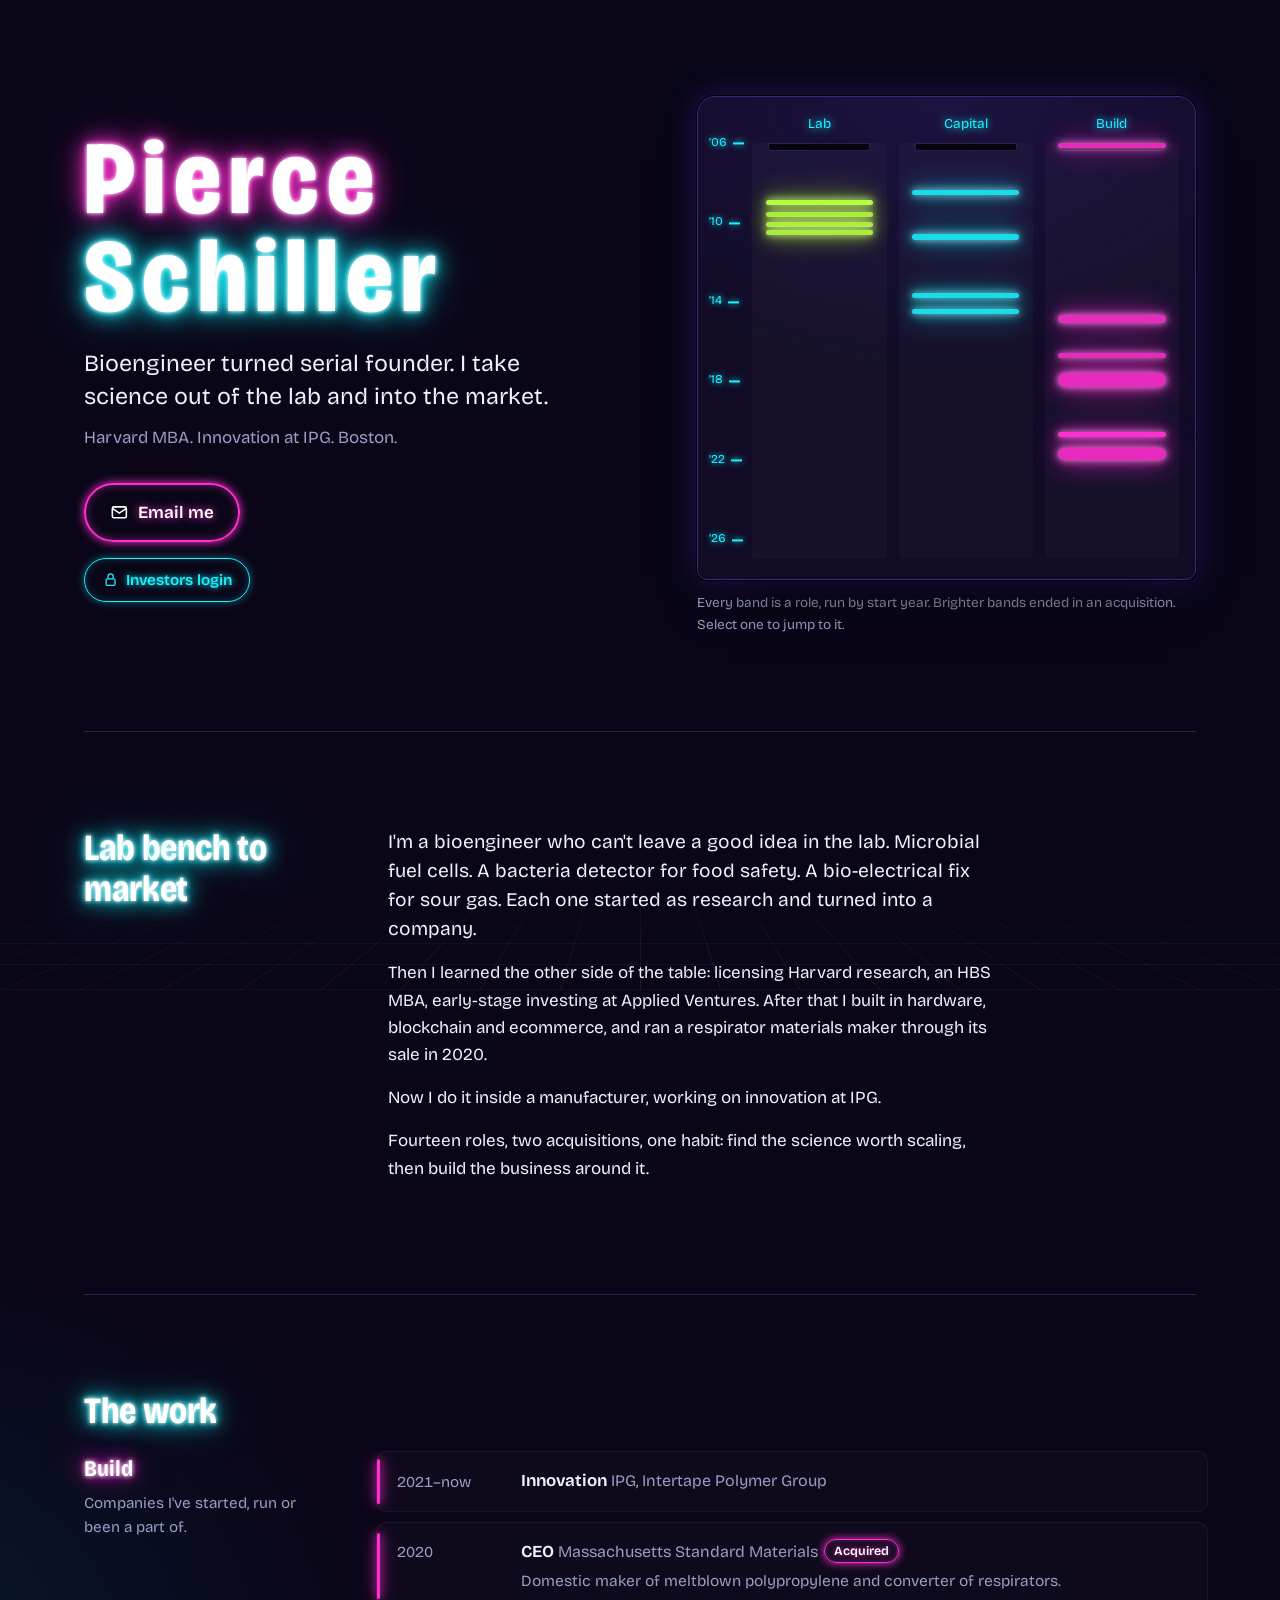
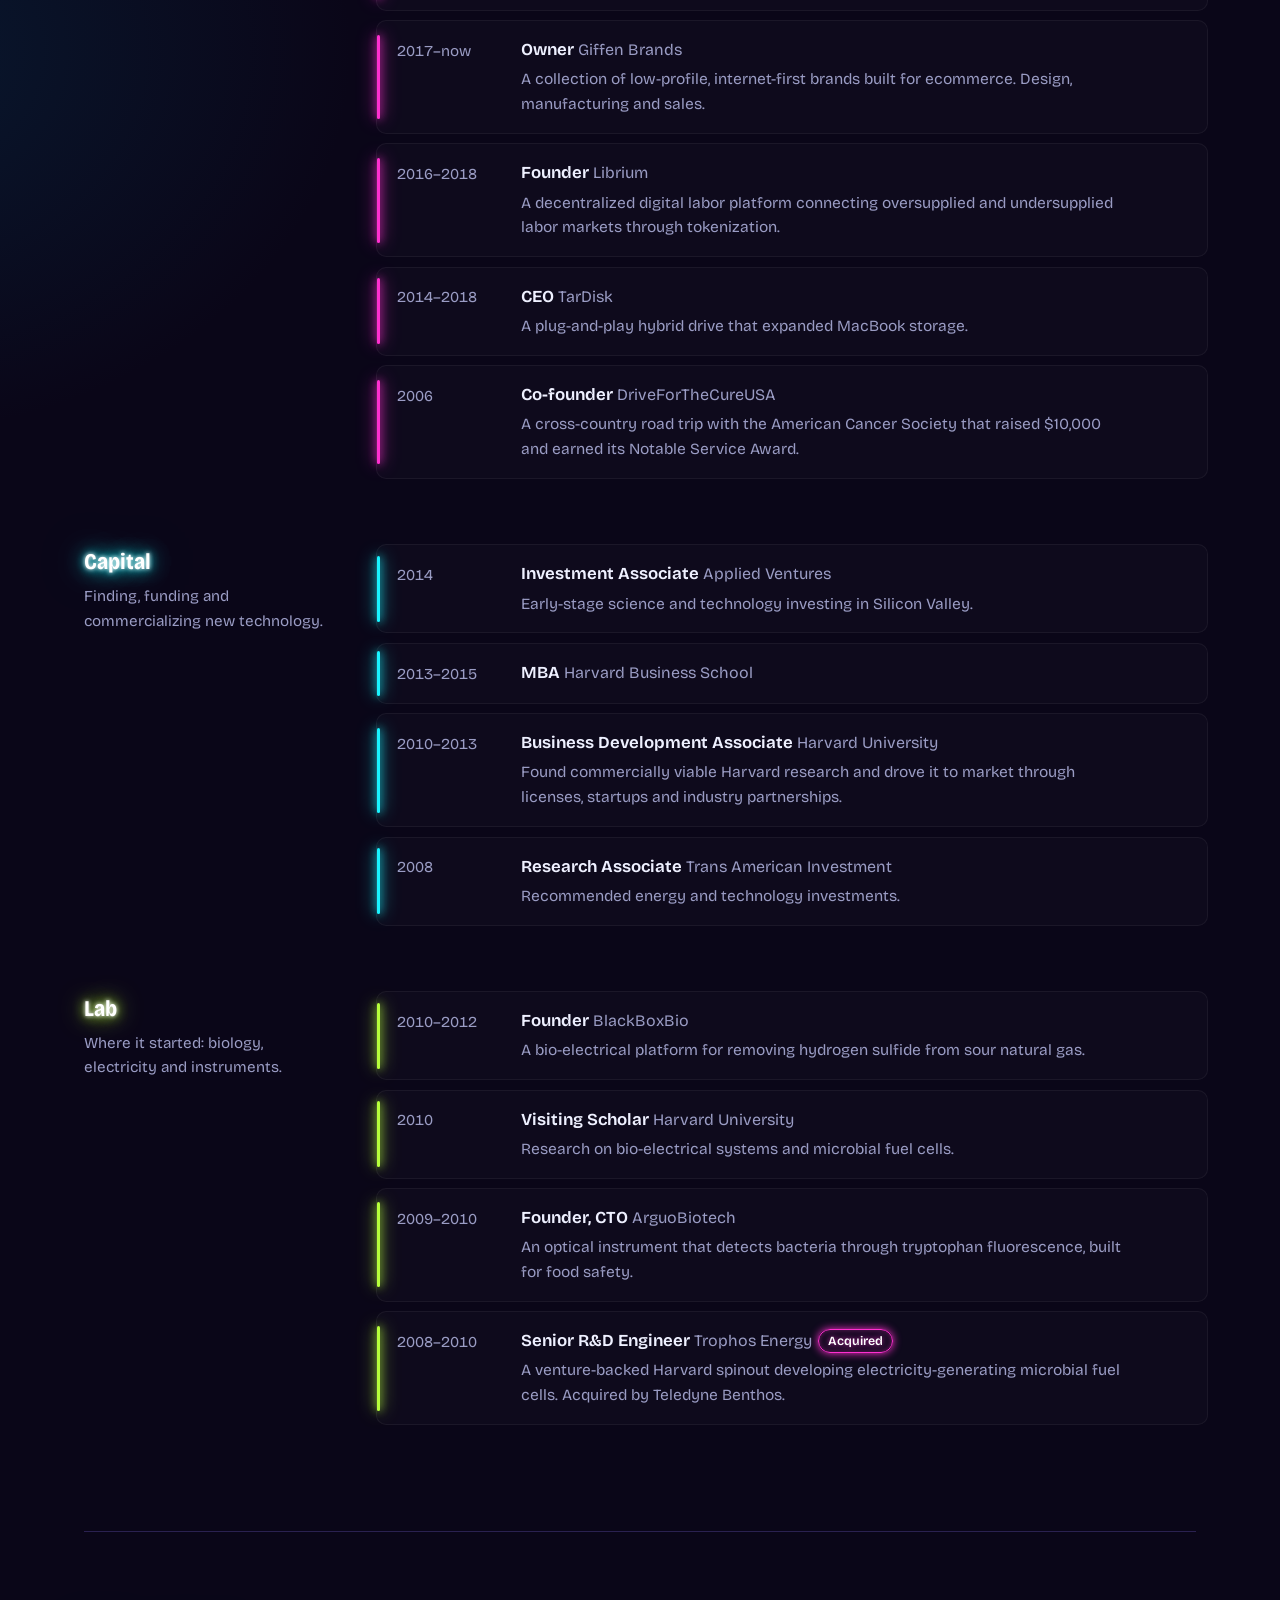
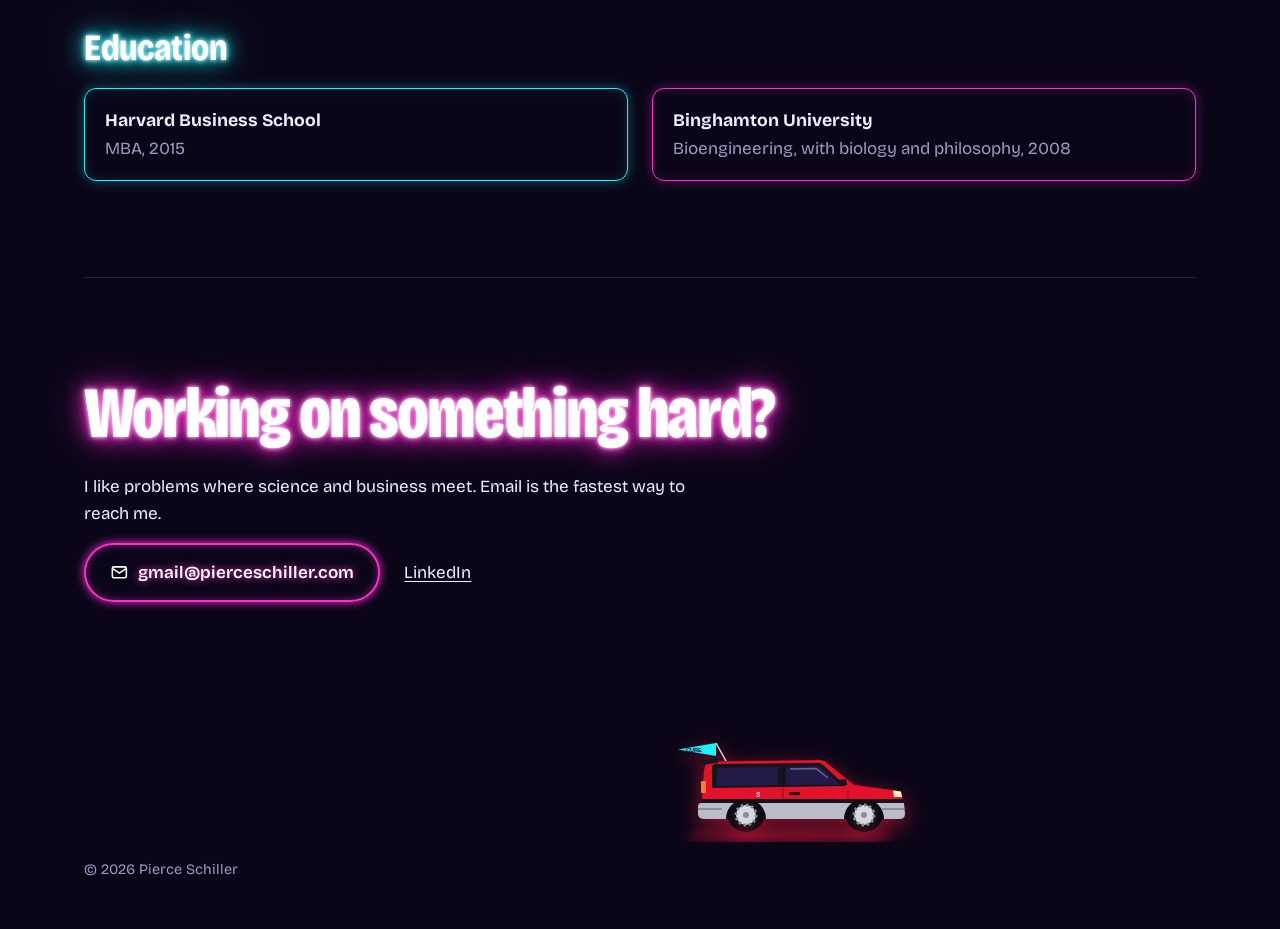
==== commit e45af4bb: "Reword Build era subtitle Co-Authored-By: Claude Opus 5.5 <noreply@anthropic.com> Claude-Session: ht" ====
--- a/index.html
+++ b/index.html
@@ -98,7 +98,7 @@
     <div class="eras">
 
       <div class="era">
-        <div><h3>Build</h3><p class="era-sub">Companies I've started, run or grown.</p></div>
+        <div><h3>Build</h3><p class="era-sub">Companies I've started, run or been a part of.</p></div>
         <ol class="roles" reversed>
           <li class="role" id="ipg"><time>2021–now</time><div><h4>Innovation <small>IPG, Intertape Polymer Group</small></h4></div></li>
           <li class="role" id="msm"><time>2020</time><div><h4>CEO <small>Massachusetts Standard Materials</small><span class="tag">Acquired</span></h4><p>Domestic maker of meltblown polypropylene and converter of respirators.</p></div></li>
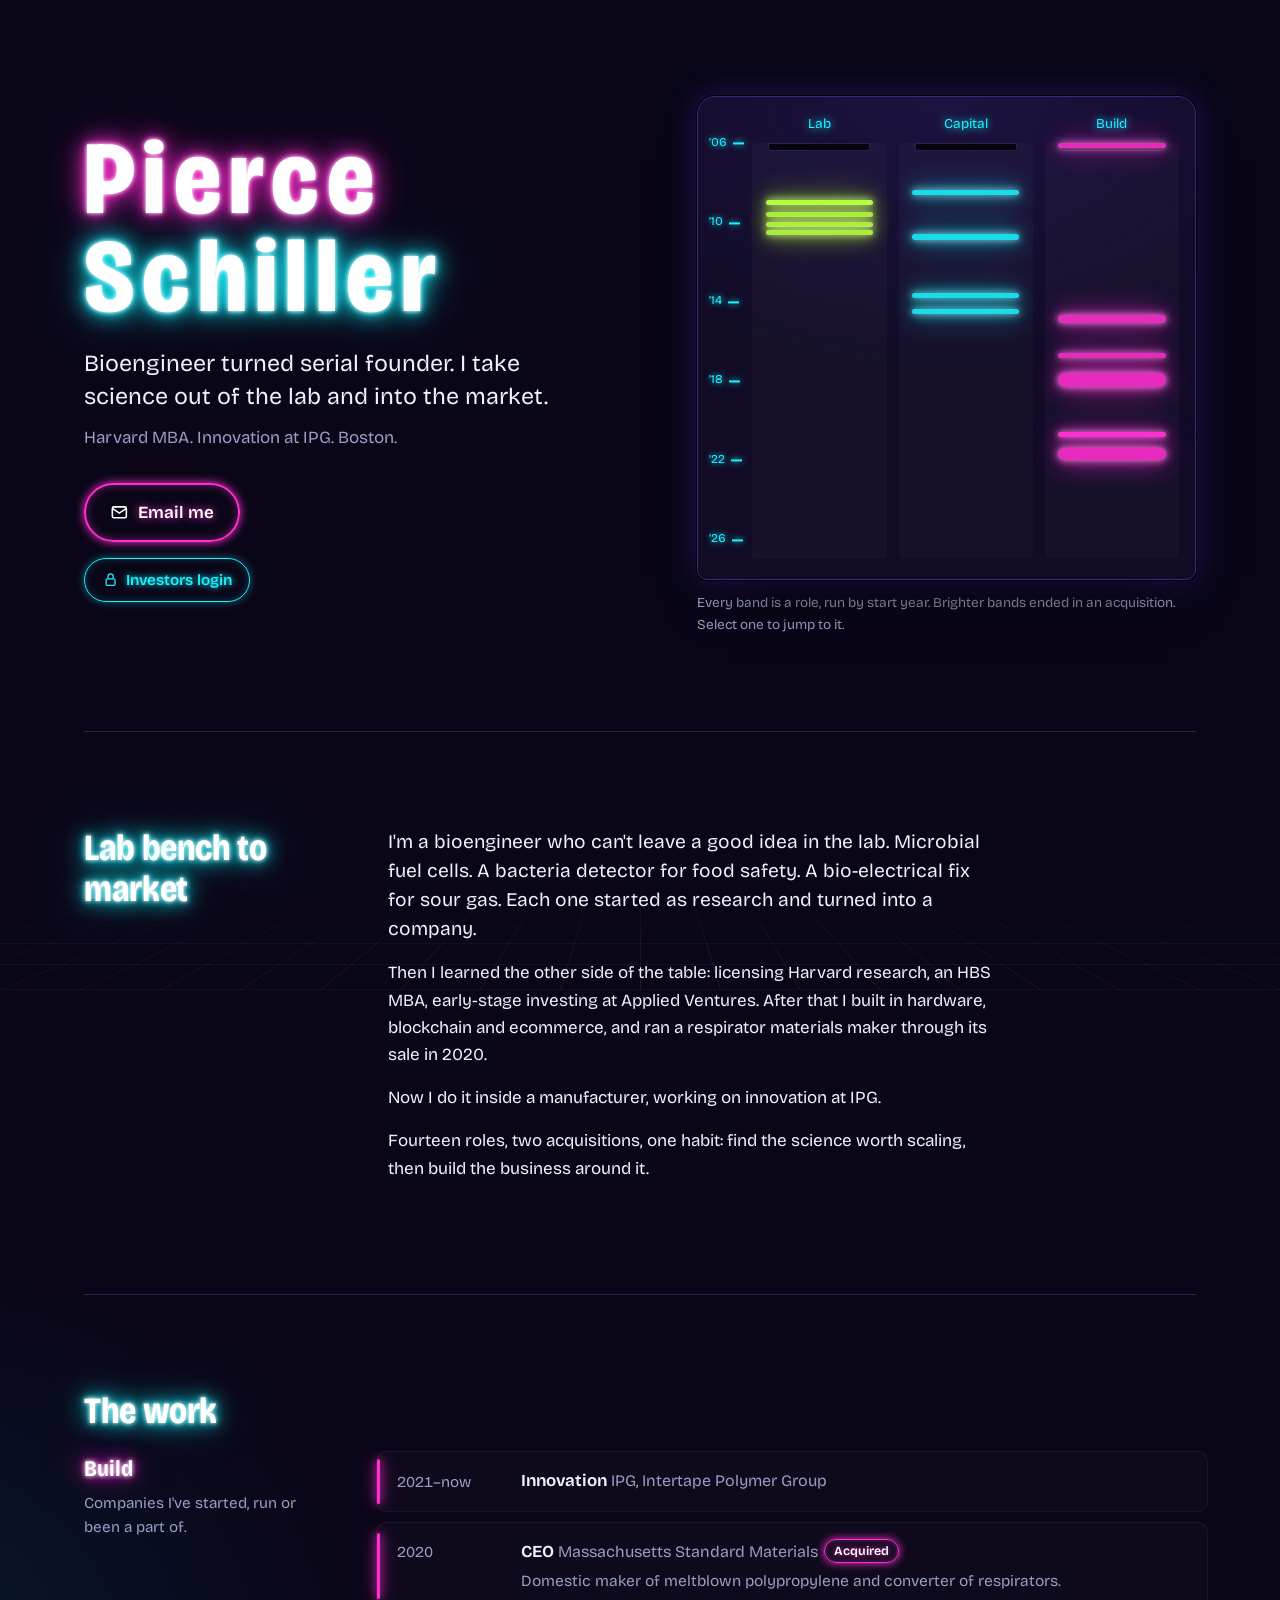
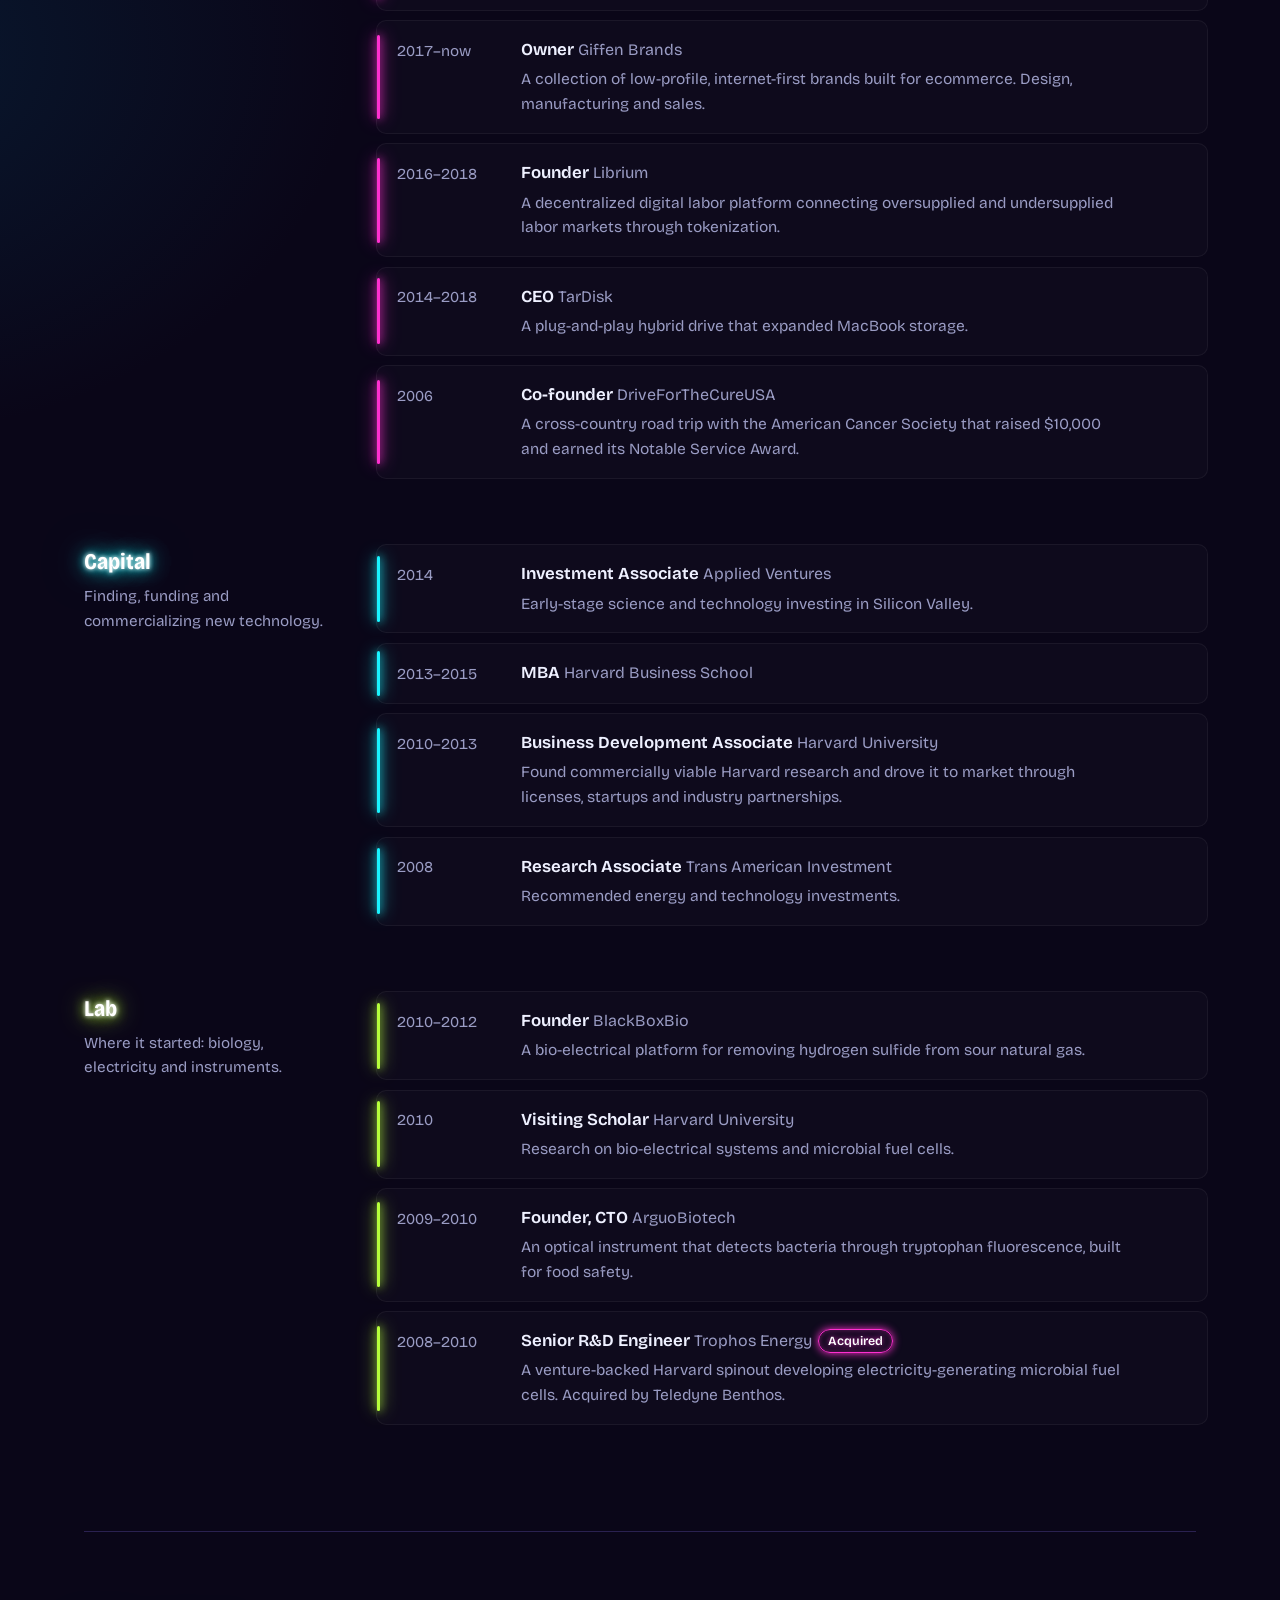
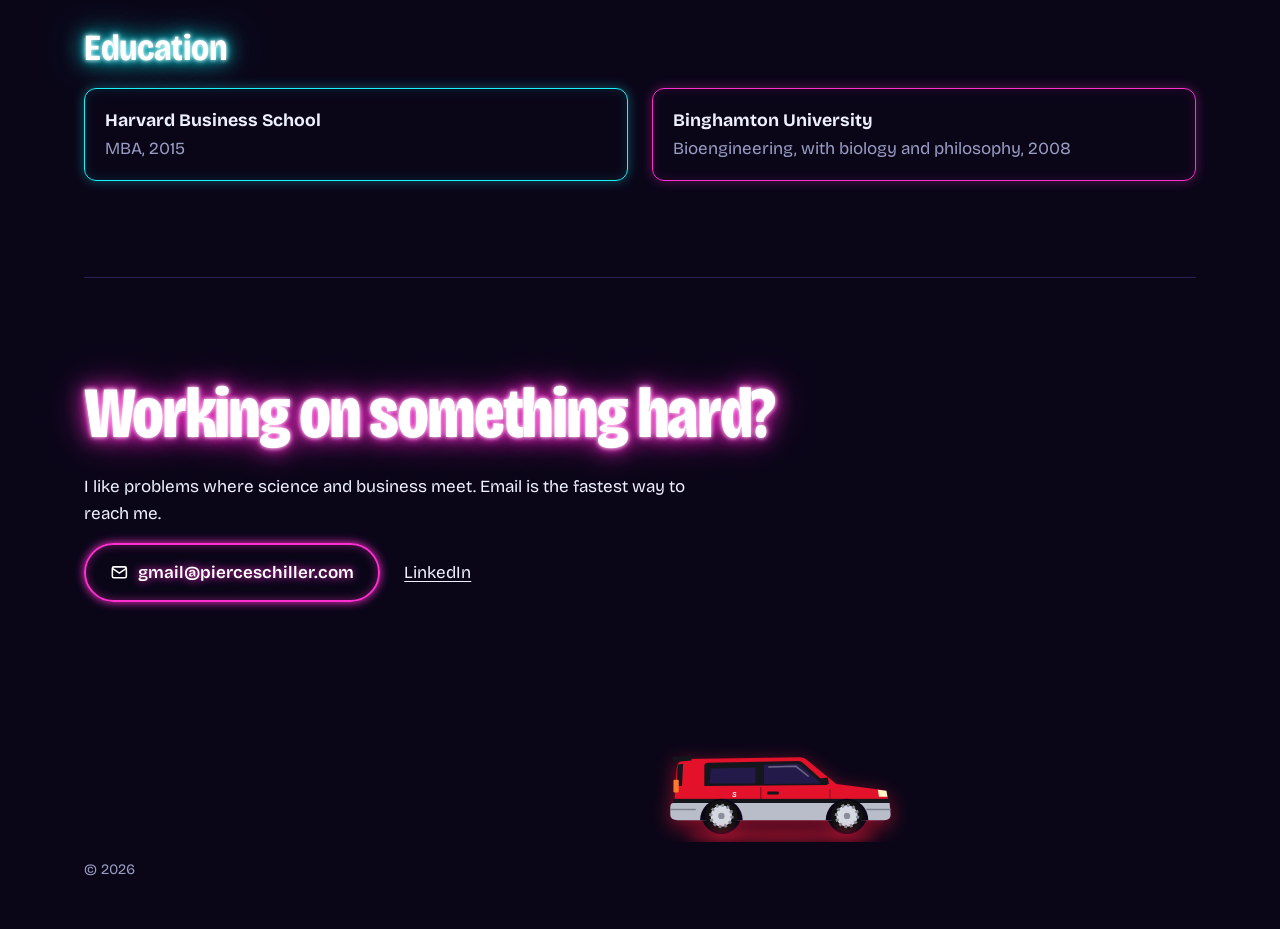
==== commit c117eefd: "Footer IP readout, closer Civic profile - Remove the name from the footer - Show visitors their own " ====
--- a/index.html
+++ b/index.html
@@ -173,11 +173,7 @@
   <div class="roadtrip" aria-hidden="true">
     <div class="car">
       <span class="honk">Beep! $10,000 raised, coast to coast.</span>
-      <svg viewBox="-26 -2 248 94" width="248" height="94">
-        <!-- antenna + pennant streaming back -->
-        <line x1="34" y1="18" x2="24" y2="0" stroke="#d8d8e8" stroke-width="1.5"/>
-        <path d="M24 0 L-14 6.5 L24 13 Z" fill="#19f3ff"/>
-        <text x="-6" y="9.4" font-size="5.6" font-family="sans-serif" font-weight="800" fill="#0a0618">CURE</text>
+      <svg viewBox="2 12 216 78" width="216" height="78">
         <!-- wheel arches -->
         <circle cx="54" cy="70" r="19" fill="#0a0618"/>
         <circle cx="172" cy="70" r="19" fill="#0a0618"/>
@@ -186,8 +182,10 @@
         <!-- roof spoiler -->
         <path d="M7 17 L26 15.5 L26 20 L10 21.5 Z" fill="#15151c"/>
         <!-- glass band with thick black pillars -->
-        <path d="M20 24 Q20 21 24 21 L126 20 Q129 20 131 22 L154 43 L20 45 Z" fill="#15151c"/>
-        <path d="M26 25 L86 24 L86 42 L24 43 Z" fill="#241a4a"/>
+        <path d="M38 25 Q38 22 42 22 L126 20.5 Q129 20.5 131 22.5 L154 43 L38 44 Z" fill="#15151c"/>
+        <path d="M44 27.5 L86 26.5 L86 41.5 L43 41.5 Z" fill="#241a4a"/>
+        <!-- thin rear hatch glass edge -->
+        <path d="M13 24 L18 23 L17 44 L12 44 Z" fill="#15151c"/>
         <path d="M94 24 L125 23 Q127 23 129 25 L148 41.5 L94 42 Z" fill="#241a4a"/>
         <path d="M98 26 L124 25.5 L136 35" stroke="#ffffff55" stroke-width="1.4" fill="none"/>
         <!-- mirror -->
@@ -222,7 +220,7 @@
       </svg>
     </div>
   </div>
-  <div class="wrap">© <span id="yr">2026</span> Pierce Schiller</div>
+  <div class="wrap foot-row"><span>© <span id="yr">2026</span></span><span class="ipline" aria-live="polite"></span></div>
 </footer>
 
 <dialog class="login" aria-labelledby="login-h">
--- a/assets/css/styles.css
+++ b/assets/css/styles.css
@@ -549,7 +549,7 @@
   position: absolute;
   bottom: 0.4rem;
   left: 52%;
-  width: 248px;
+  width: 230px;
   pointer-events: auto;
   filter: drop-shadow(0 6px 10px #ff1a3a88);
   transform: translateX(-120vw);
@@ -597,7 +597,7 @@
 @keyframes bounce { 50% { transform: translateY(-3px); } }
 
 @media (max-width: 600px) {
-  .car { left: 18%; width: 200px; }
+  .car { left: 18%; width: 190px; }
   .honk { left: auto; right: -20%; }
 }
 @media (prefers-reduced-motion: reduce) {
@@ -674,3 +674,7 @@
   text-shadow: 0 0 4px #fff, 0 0 12px #ff2f5a, 0 0 28px #ff2f5a;
   animation: flicker-on 0.9s linear both;
 }
+
+/* footer IP readout: deliberately close to the background color */
+.foot-row { display: flex; flex-wrap: wrap; justify-content: space-between; gap: 0.5rem 1.5rem; }
+.ipline { color: #2b2450; font-size: 0.8rem; font-variant-numeric: tabular-nums; }
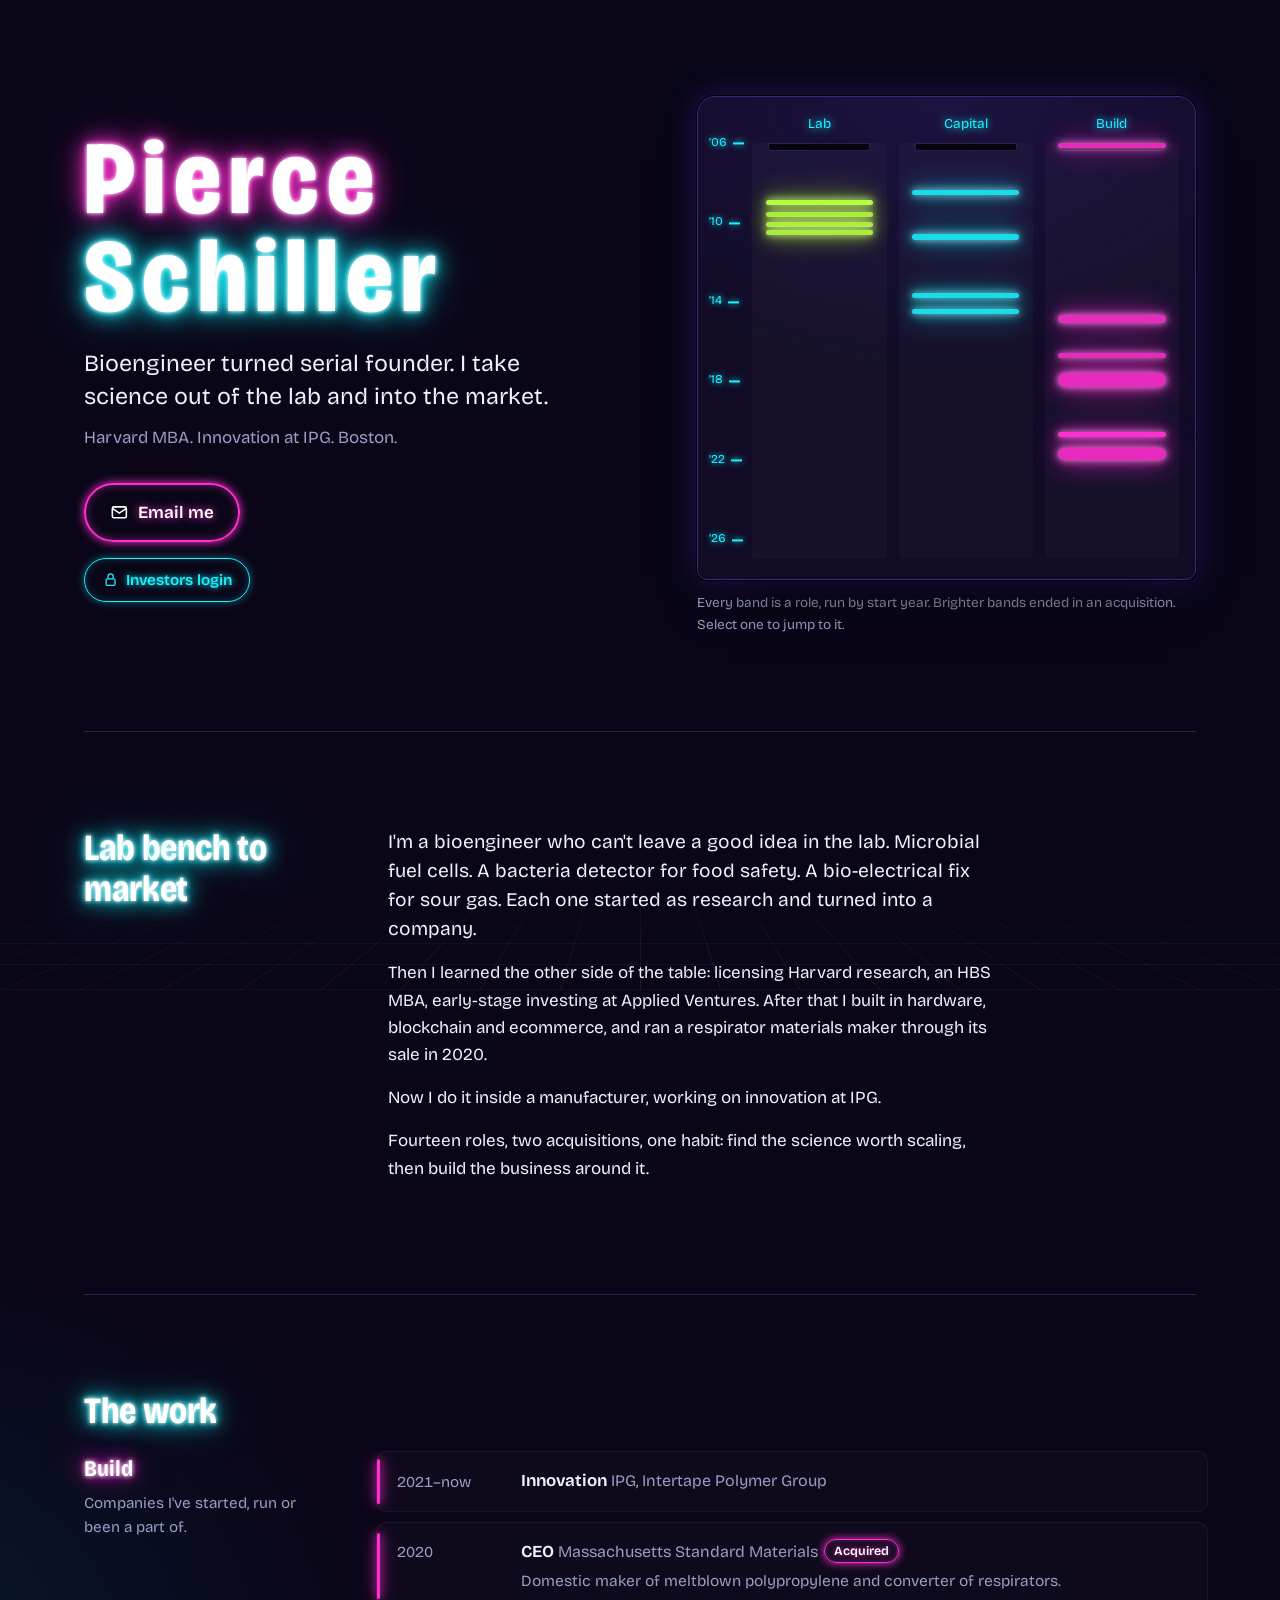
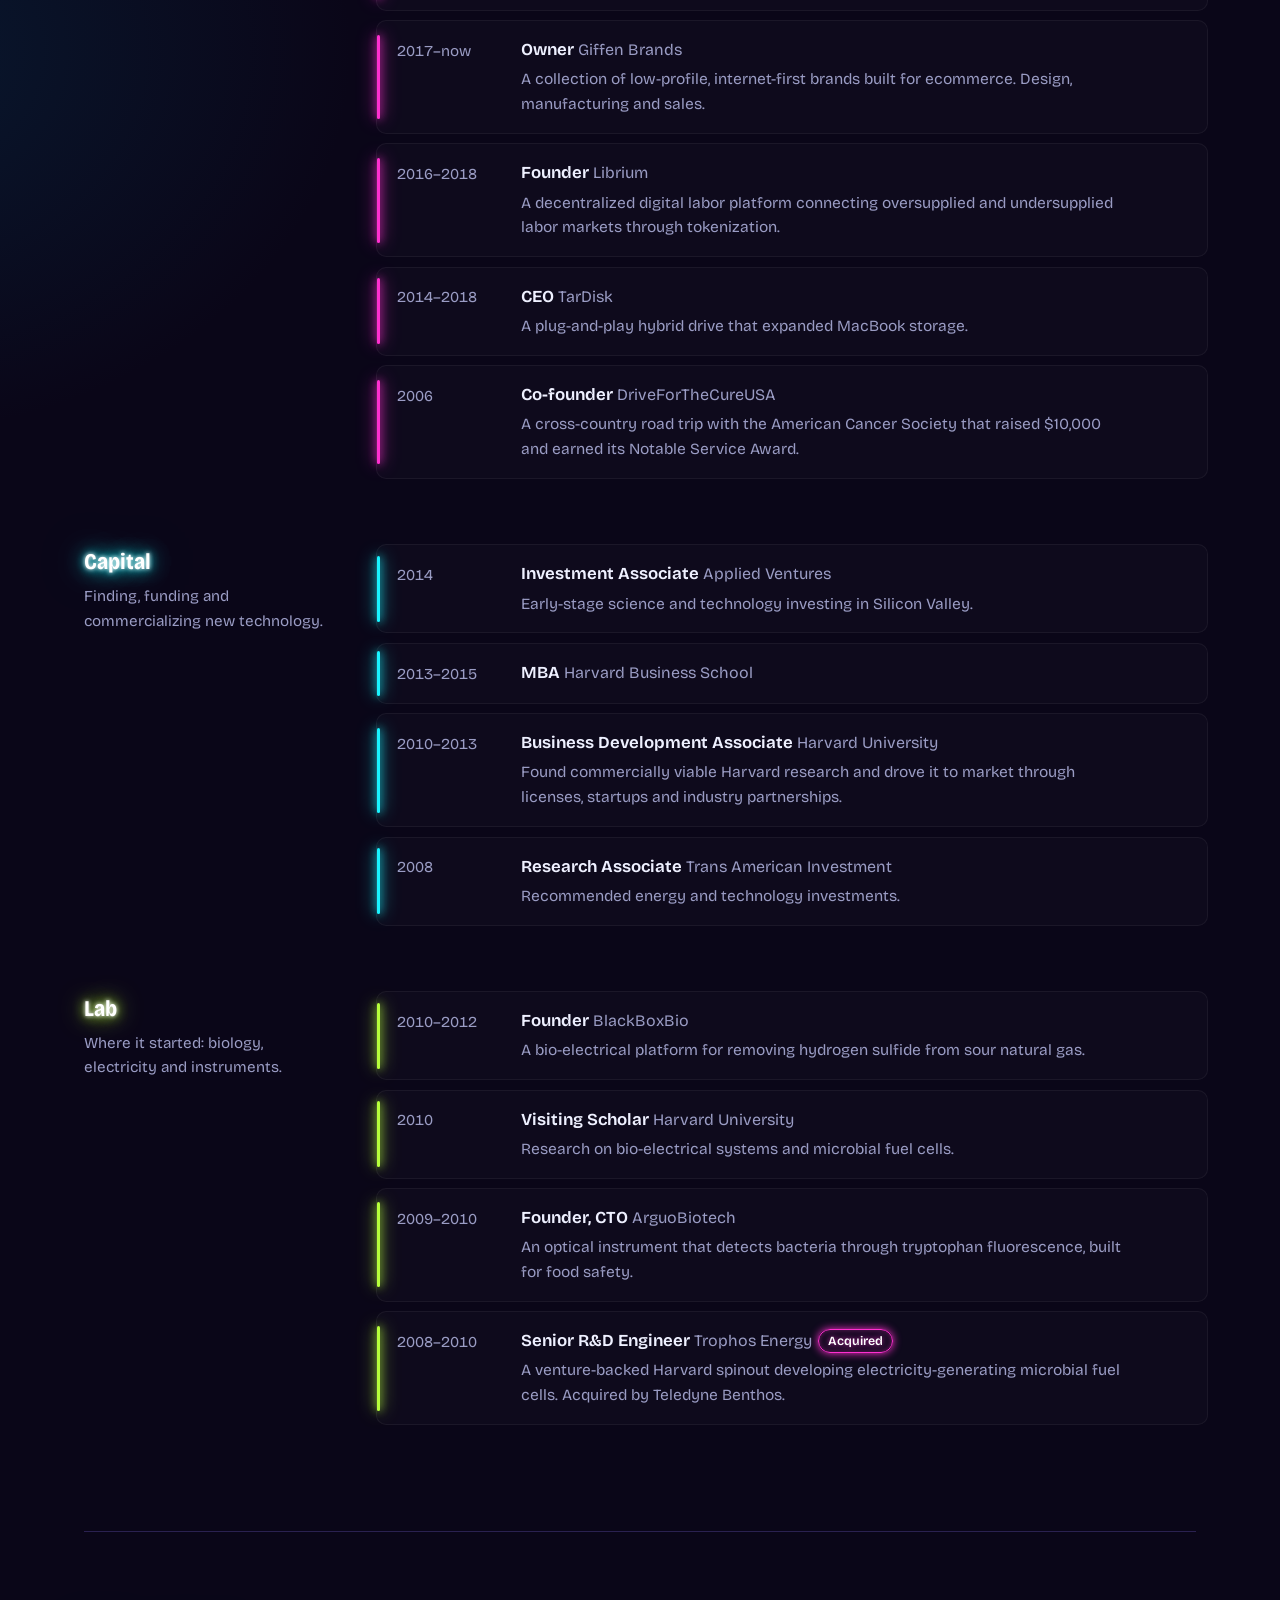
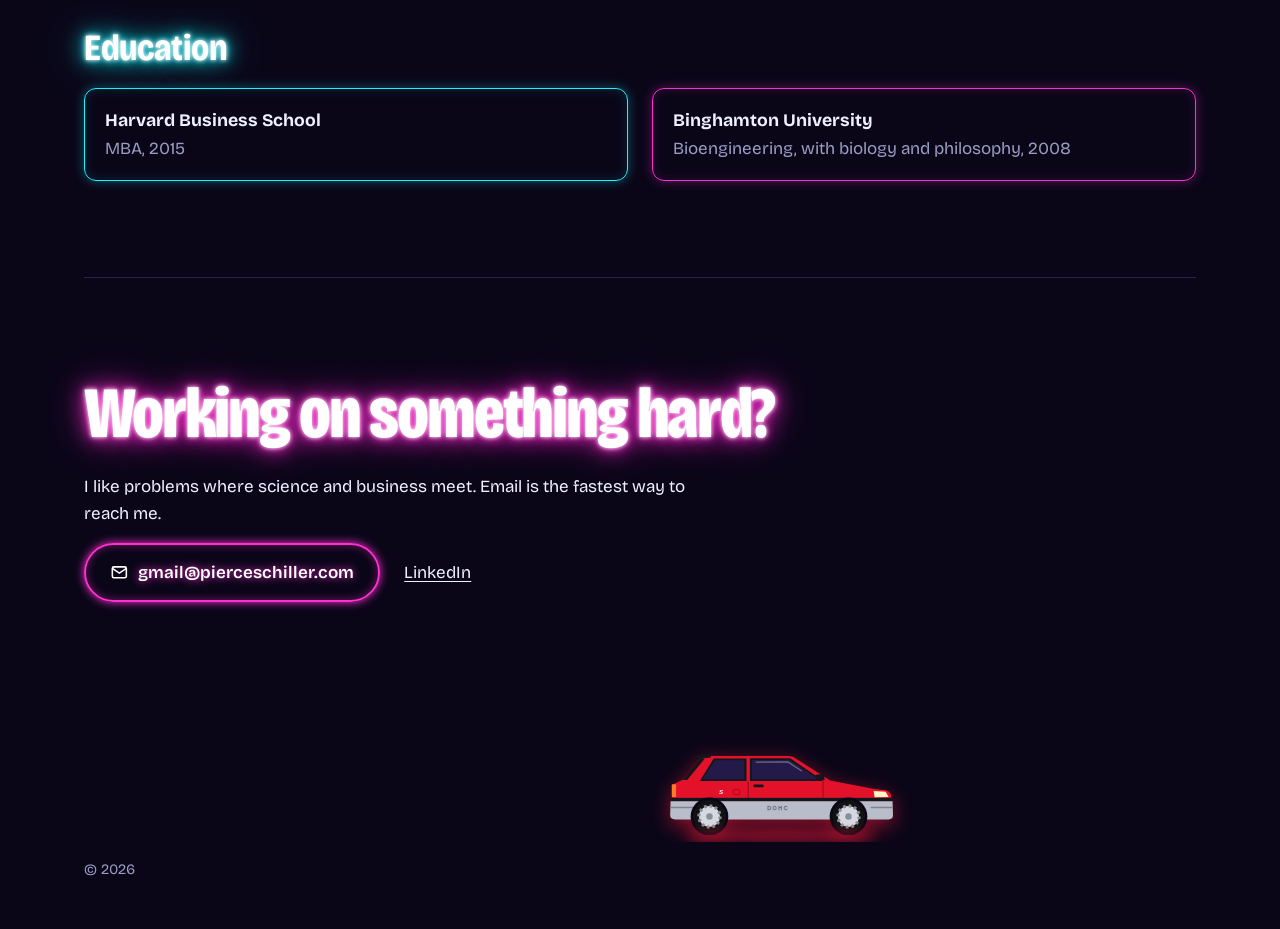
==== commit 924eaaf6: "Rebuild Civic from factory side elevation Profile scaled from the 3845 mm drawing (695 / 2380 / 770 " ====
--- a/index.html
+++ b/index.html
@@ -173,49 +173,51 @@
   <div class="roadtrip" aria-hidden="true">
     <div class="car">
       <span class="honk">Beep! $10,000 raised, coast to coast.</span>
-      <svg viewBox="2 12 216 78" width="216" height="78">
-        <!-- wheel arches -->
-        <circle cx="54" cy="70" r="19" fill="#0a0618"/>
-        <circle cx="172" cy="70" r="19" fill="#0a0618"/>
-        <!-- red upper body: near-vertical hatch, long flat roof, raked windshield, wedge hood -->
-        <path d="M10 58 L12 27 Q13 19 21 18.5 L128 17 Q132 17 135 20 L162 42 L204 47.5 Q209 48.5 210 53 L211 58 Z" fill="#e3112a"/>
+      <svg viewBox="6 16 200 74" width="200" height="74">
+        <!-- Scaled from the factory side elevation: 1 unit = 20 mm.
+             Length 3845 (rear overhang 695, wheelbase 2380, front overhang 770).
+             Faces right: rear at x=10, front at x=202. Ground at y=88. -->
+        <!-- red upper body: raked hatch, flat roof, steep windshield, sloping hood -->
+        <path d="M11 58 L12 46 L20.6 41.8 L36.2 22.8 Q38.4 21.4 42 21.3 L113 21.3 Q116 21.4 117.5 22.6 L148.7 42.6 L186 49.6 L197 51 Q201 52 201.6 55 L202 58 Z" fill="#e3112a"/>
         <!-- roof spoiler -->
-        <path d="M7 17 L26 15.5 L26 20 L10 21.5 Z" fill="#15151c"/>
-        <!-- glass band with thick black pillars -->
-        <path d="M38 25 Q38 22 42 22 L126 20.5 Q129 20.5 131 22.5 L154 43 L38 44 Z" fill="#15151c"/>
-        <path d="M44 27.5 L86 26.5 L86 41.5 L43 41.5 Z" fill="#241a4a"/>
-        <!-- thin rear hatch glass edge -->
-        <path d="M13 24 L18 23 L17 44 L12 44 Z" fill="#15151c"/>
-        <path d="M94 24 L125 23 Q127 23 129 25 L148 41.5 L94 42 Z" fill="#241a4a"/>
-        <path d="M98 26 L124 25.5 L136 35" stroke="#ffffff55" stroke-width="1.4" fill="none"/>
+        <path d="M31 20.6 L45 19.6 L45 22.6 L34 23.4 Z" fill="#15151c"/>
+        <!-- hatch glass seen edge-on -->
+        <path d="M36.2 22.8 L20.6 41.8 L24.4 42 L39.6 23.6 Z" fill="#15151c"/>
+        <!-- side glass: black frames, then glass -->
+        <path d="M76 23.4 L47.5 23.4 L35.4 43 L76 43 Z" fill="#15151c"/>
+        <path d="M74 25 L48.6 25 L38 41.5 L74 41.5 Z" fill="#241a4a"/>
+        <path d="M79 23.2 L114 23.2 L143 43 L79 43 Z" fill="#15151c"/>
+        <path d="M80.6 24.8 L113.2 24.8 L138.6 41.5 L80.6 41.5 Z" fill="#241a4a"/>
+        <path d="M84 26.5 L112 26.4 L124 34.2" stroke="#ffffff55" stroke-width="1.1" fill="none"/>
         <!-- mirror -->
-        <path d="M146 37 L154 36 L155 42 L147 42 Z" fill="#15151c"/>
-        <!-- door line + handle -->
-        <path d="M91 45 L91 71" stroke="#9e0a1d" stroke-width="1.3"/>
-        <path d="M156 47 L156 71" stroke="#9e0a1d" stroke-width="1"/>
-        <rect x="97" y="49" width="11" height="3" rx="1.2" fill="#15151c"/>
-        <!-- black rub strip, then silver lower body and bumpers -->
-        <rect x="9" y="56" width="203" height="4" fill="#15151c"/>
-        <path d="M9 60 L212 60 L213 71 Q213 76 207 76 L13 76 Q6 76 6 71 L6 64 Q6 60 9 60 Z" fill="#b9bdc9"/>
-        <path d="M6 66 L30 66 M190 66 L213 66" stroke="#7d8190" stroke-width="1.5"/>
-        <!-- re-cut arches through the silver -->
-        <path d="M34 76 A20 20 0 0 1 74 76 Z" fill="#0a0618"/>
-        <path d="M152 76 A20 20 0 0 1 192 76 Z" fill="#0a0618"/>
+        <path d="M136 37.6 L143 36.8 L144 42 L137 42 Z" fill="#15151c"/>
+        <!-- door seams, handle, fuel door -->
+        <path d="M77.5 43 L77.5 76 M142.6 43 L142.6 76" stroke="#9e0a1d" stroke-width="0.9"/>
+        <rect x="82" y="46" width="9" height="2.4" rx="1.1" fill="#15151c"/>
+        <rect x="64.5" y="50.4" width="5.6" height="4.4" rx="1" fill="none" stroke="#9e0a1d" stroke-width="0.8"/>
+        <!-- rub strip, then the silver lower body and bumpers -->
+        <rect x="10.6" y="57.6" width="192" height="3" fill="#15151c"/>
+        <path d="M10 60.6 L203 60.6 L203.4 72.6 Q203.4 76.4 199.6 76.4 L14 76.4 Q9.6 76.4 9.6 72.6 Z" fill="#b9bdc9"/>
+        <path d="M10 66 L30 66 M184 66 L203 66" stroke="#7d8190" stroke-width="1.2"/>
+        <text x="94" y="68.6" font-size="4.6" font-family="sans-serif" letter-spacing="1.4" fill="none" stroke="#6d7180" stroke-width="0.45">DOHC</text>
         <!-- lights -->
-        <rect x="9" y="38" width="5" height="12" rx="1" fill="#ff7a2e"/>
-        <path d="M201 47.5 L209 48.5 L210 54 L202 54 Z" fill="#fff6c8"/>
-        <!-- S badge -->
-        <text x="64" y="54" font-size="6.5" font-family="sans-serif" font-weight="800" font-style="italic" fill="#fff">S</text>
-        <!-- turbine-style silver rims -->
-        <g class="wheel" style="transform-origin:54px 72px">
-          <circle cx="54" cy="72" r="15" fill="#111"/><circle cx="54" cy="72" r="10" fill="#d7d9e2"/>
-          <circle cx="54" cy="72" r="10" fill="none" stroke="#8a8d9a" stroke-width="3" stroke-dasharray="2.4 2.8"/>
-          <circle cx="54" cy="72" r="3" fill="#8a8d9a"/>
+        <path d="M186.6 51.6 L197 52.4 L199.6 56.8 L187.4 57 Z" fill="#fff6c8"/>
+        <rect x="11" y="45.8" width="3.8" height="11" rx="0.8" fill="#ff7a2e"/>
+        <!-- S badge on the rear quarter -->
+        <text x="52" y="54.6" font-size="5.4" font-family="sans-serif" font-weight="800" font-style="italic" fill="#fff">S</text>
+        <!-- wheel arches cut into the body -->
+        <circle cx="43.8" cy="73.8" r="16.4" fill="#0a0618"/>
+        <circle cx="164.7" cy="73.8" r="16.4" fill="#0a0618"/>
+        <!-- turbine-style rims -->
+        <g class="wheel" style="transform-origin:43.8px 73.8px">
+          <circle cx="43.8" cy="73.8" r="14.2" fill="#111"/><circle cx="43.8" cy="73.8" r="9.2" fill="#d7d9e2"/>
+          <circle cx="43.8" cy="73.8" r="9.2" fill="none" stroke="#8a8d9a" stroke-width="2.8" stroke-dasharray="2.2 2.6"/>
+          <circle cx="43.8" cy="73.8" r="2.8" fill="#8a8d9a"/>
         </g>
-        <g class="wheel" style="transform-origin:172px 72px">
-          <circle cx="172" cy="72" r="15" fill="#111"/><circle cx="172" cy="72" r="10" fill="#d7d9e2"/>
-          <circle cx="172" cy="72" r="10" fill="none" stroke="#8a8d9a" stroke-width="3" stroke-dasharray="2.4 2.8"/>
-          <circle cx="172" cy="72" r="3" fill="#8a8d9a"/>
+        <g class="wheel" style="transform-origin:164.7px 73.8px">
+          <circle cx="164.7" cy="73.8" r="14.2" fill="#111"/><circle cx="164.7" cy="73.8" r="9.2" fill="#d7d9e2"/>
+          <circle cx="164.7" cy="73.8" r="9.2" fill="none" stroke="#8a8d9a" stroke-width="2.8" stroke-dasharray="2.2 2.6"/>
+          <circle cx="164.7" cy="73.8" r="2.8" fill="#8a8d9a"/>
         </g>
       </svg>
     </div>
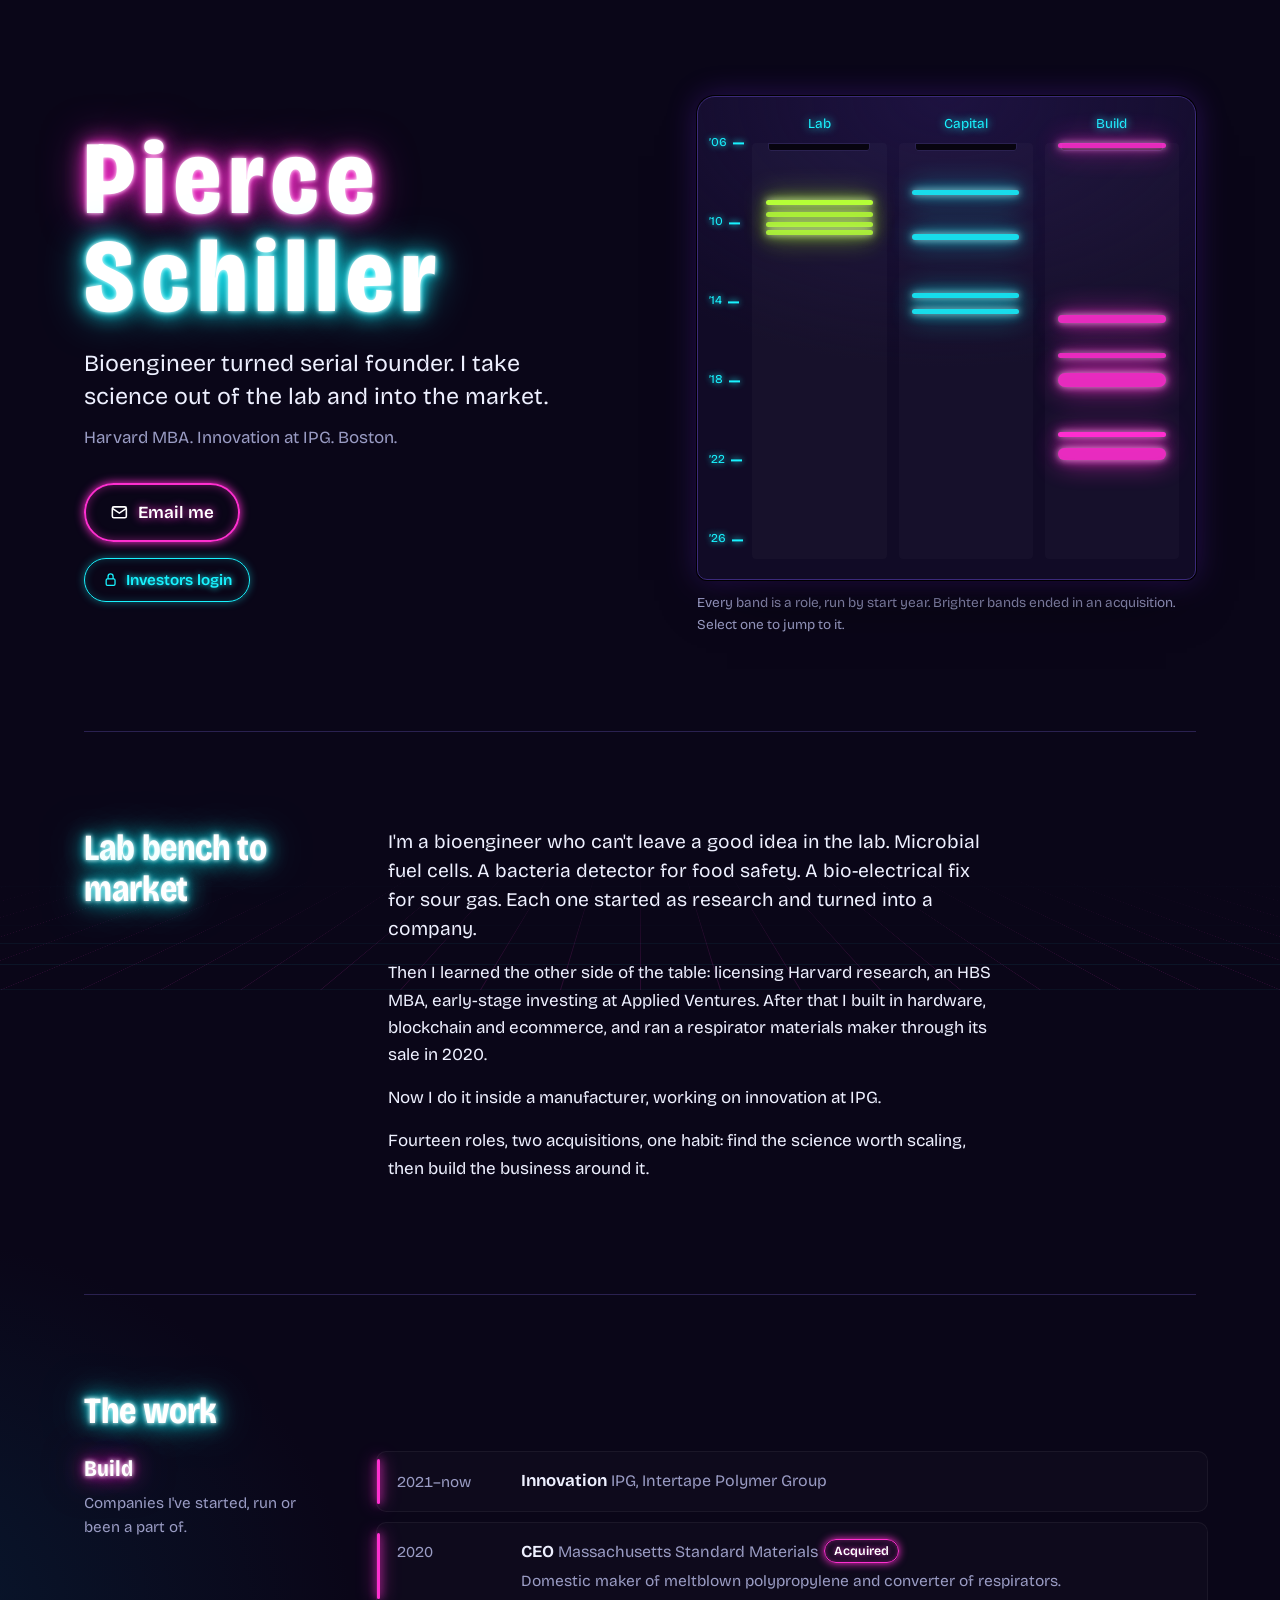
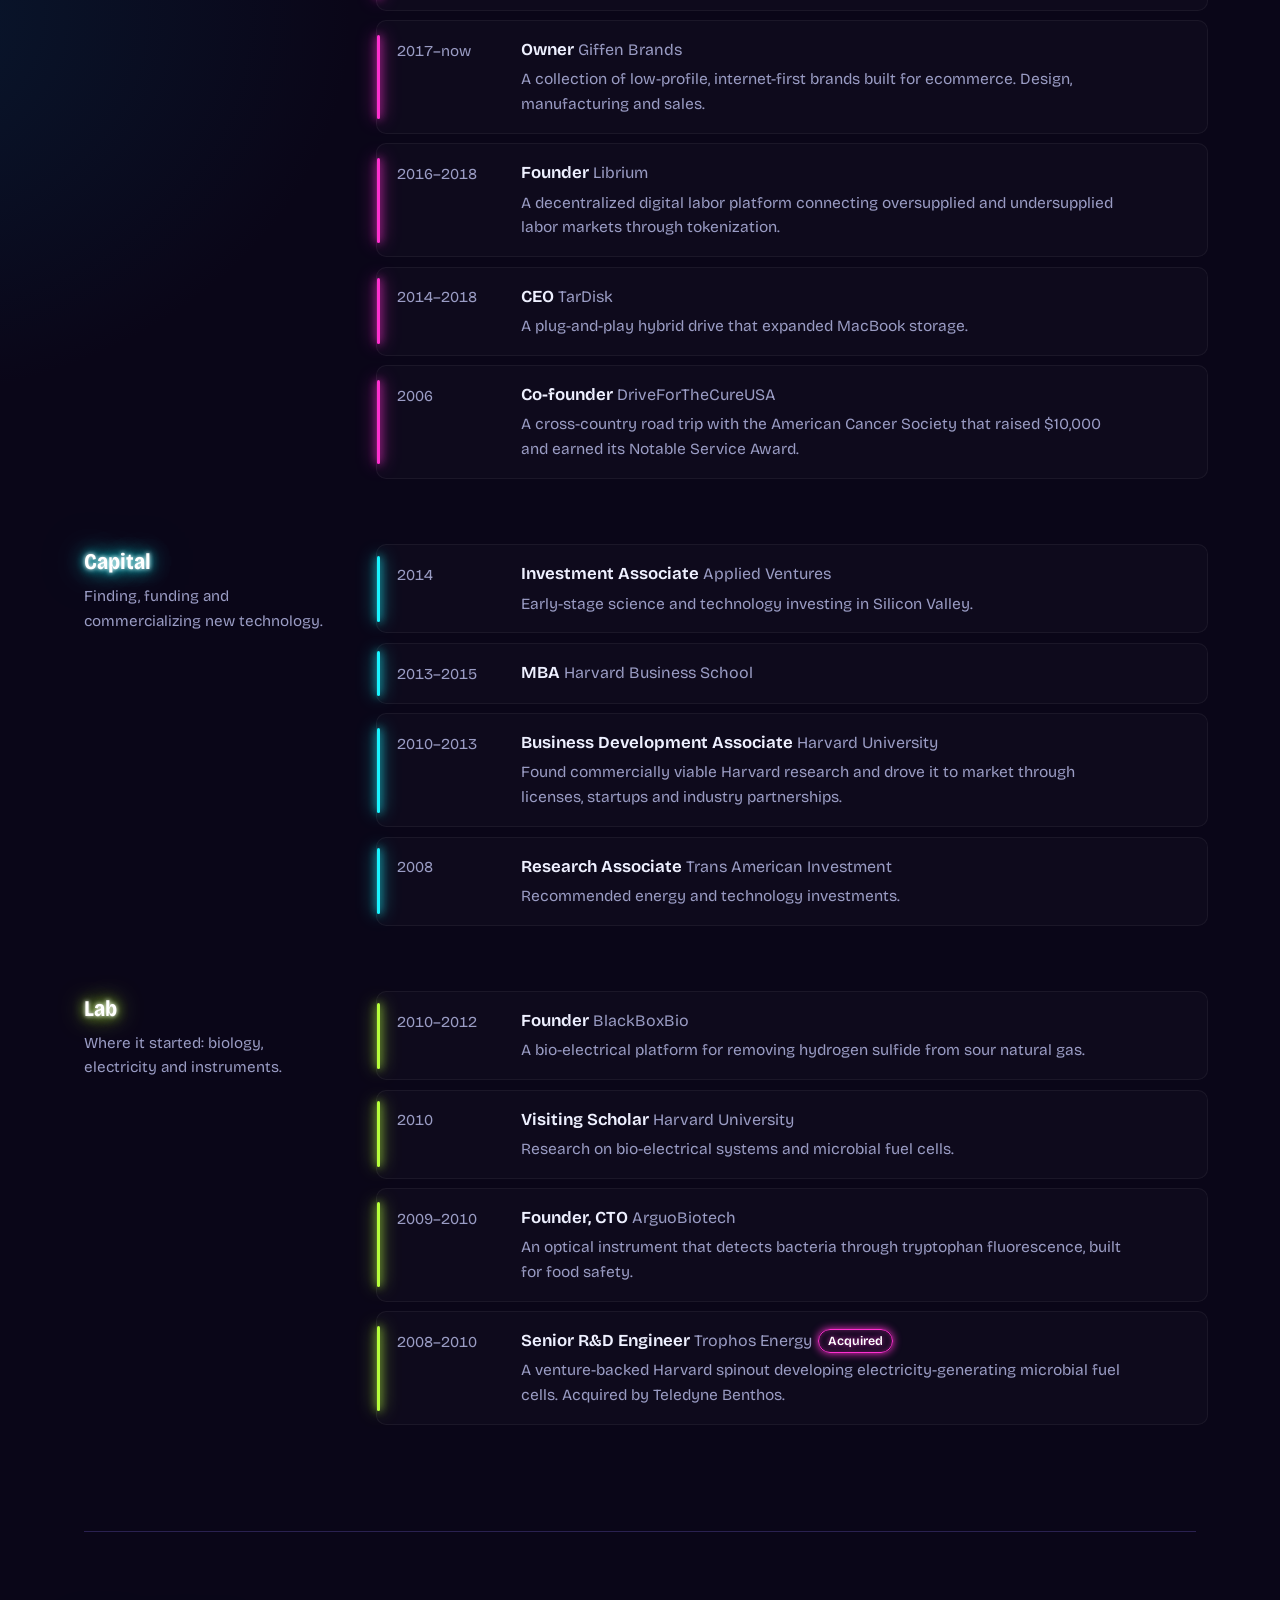
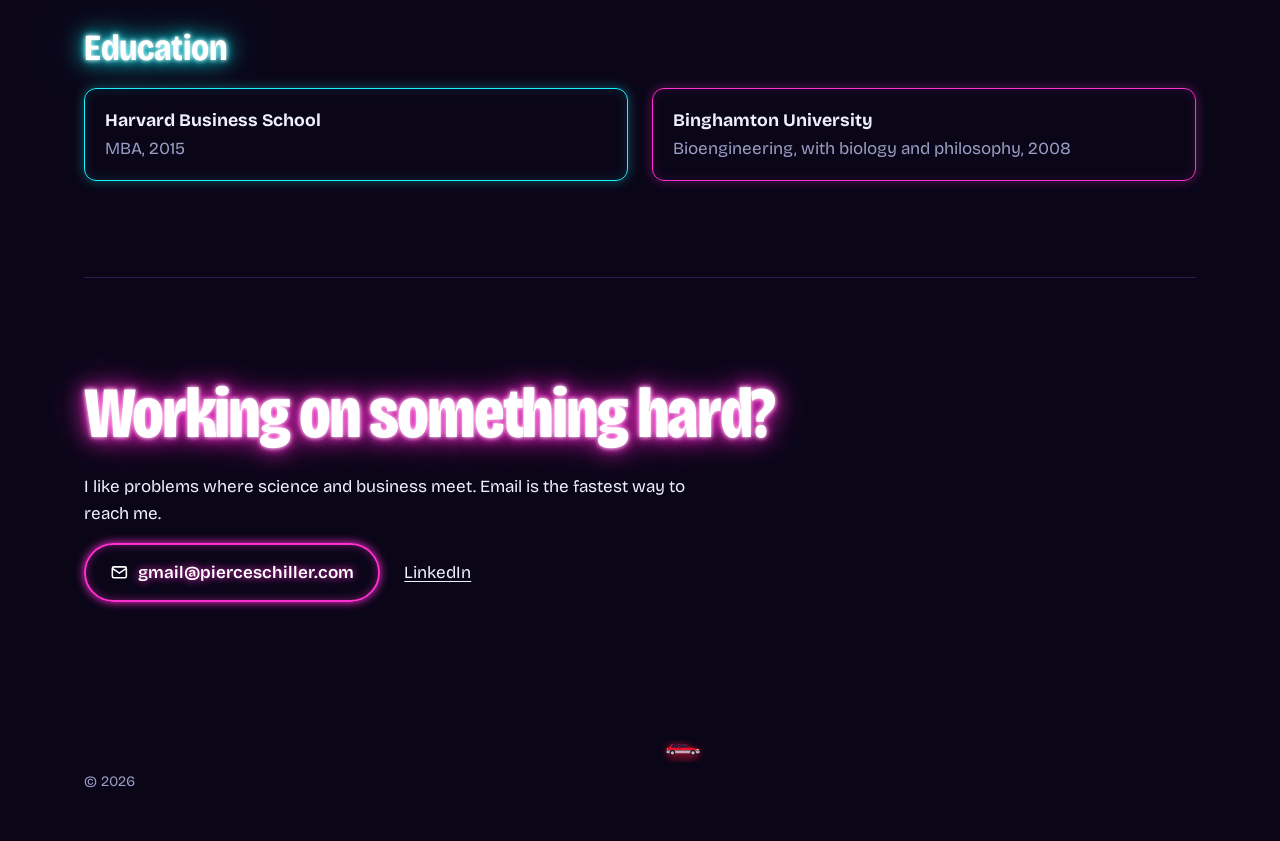
==== commit 67a1ae82: "Shrink the Civic to text size; drop S badge and DOHC decal Co-Authored-By: Claude Opus 5.5 <noreply@" ====
--- a/index.html
+++ b/index.html
@@ -199,12 +199,9 @@
         <rect x="10.6" y="57.6" width="192" height="3" fill="#15151c"/>
         <path d="M10 60.6 L203 60.6 L203.4 72.6 Q203.4 76.4 199.6 76.4 L14 76.4 Q9.6 76.4 9.6 72.6 Z" fill="#b9bdc9"/>
         <path d="M10 66 L30 66 M184 66 L203 66" stroke="#7d8190" stroke-width="1.2"/>
-        <text x="94" y="68.6" font-size="4.6" font-family="sans-serif" letter-spacing="1.4" fill="none" stroke="#6d7180" stroke-width="0.45">DOHC</text>
         <!-- lights -->
         <path d="M186.6 51.6 L197 52.4 L199.6 56.8 L187.4 57 Z" fill="#fff6c8"/>
         <rect x="11" y="45.8" width="3.8" height="11" rx="0.8" fill="#ff7a2e"/>
-        <!-- S badge on the rear quarter -->
-        <text x="52" y="54.6" font-size="5.4" font-family="sans-serif" font-weight="800" font-style="italic" fill="#fff">S</text>
         <!-- wheel arches cut into the body -->
         <circle cx="43.8" cy="73.8" r="16.4" fill="#0a0618"/>
         <circle cx="164.7" cy="73.8" r="16.4" fill="#0a0618"/>
--- a/assets/css/styles.css
+++ b/assets/css/styles.css
@@ -537,11 +537,11 @@
 .giffen-x:hover { color: #fff; border-color: var(--lime); }
 
 /* 3. bottom of the page: the '85 Civic rolls in and parks */
-footer { position: relative; padding-top: 10rem; }
+footer { position: relative; padding-top: 4.5rem; }
 .roadtrip {
   position: absolute;
   inset: 0 0 auto 0;
-  height: 9rem;
+  height: 4rem;
   overflow: hidden;
   pointer-events: none;
 }
@@ -549,9 +549,9 @@
   position: absolute;
   bottom: 0.4rem;
   left: 52%;
-  width: 230px;
+  width: 34px;
   pointer-events: auto;
-  filter: drop-shadow(0 6px 10px #ff1a3a88);
+  filter: drop-shadow(0 1px 3px #ff1a3a99);
   transform: translateX(-120vw);
 }
 .car svg { display: block; width: 100%; height: auto; }
@@ -560,8 +560,8 @@
   position: absolute;
   left: 8%;
   right: 8%;
-  bottom: -4px;
-  height: 6px;
+  bottom: -2px;
+  height: 3px;
   border-radius: 50%;
   background: #ff1a3a;
   filter: blur(6px);
@@ -597,8 +597,8 @@
 @keyframes bounce { 50% { transform: translateY(-3px); } }
 
 @media (max-width: 600px) {
-  .car { left: 18%; width: 190px; }
-  .honk { left: auto; right: -20%; }
+  .car { left: 40%; width: 34px; }
+  .honk { left: auto; right: 0; }
 }
 @media (prefers-reduced-motion: reduce) {
   .car { transform: none; }
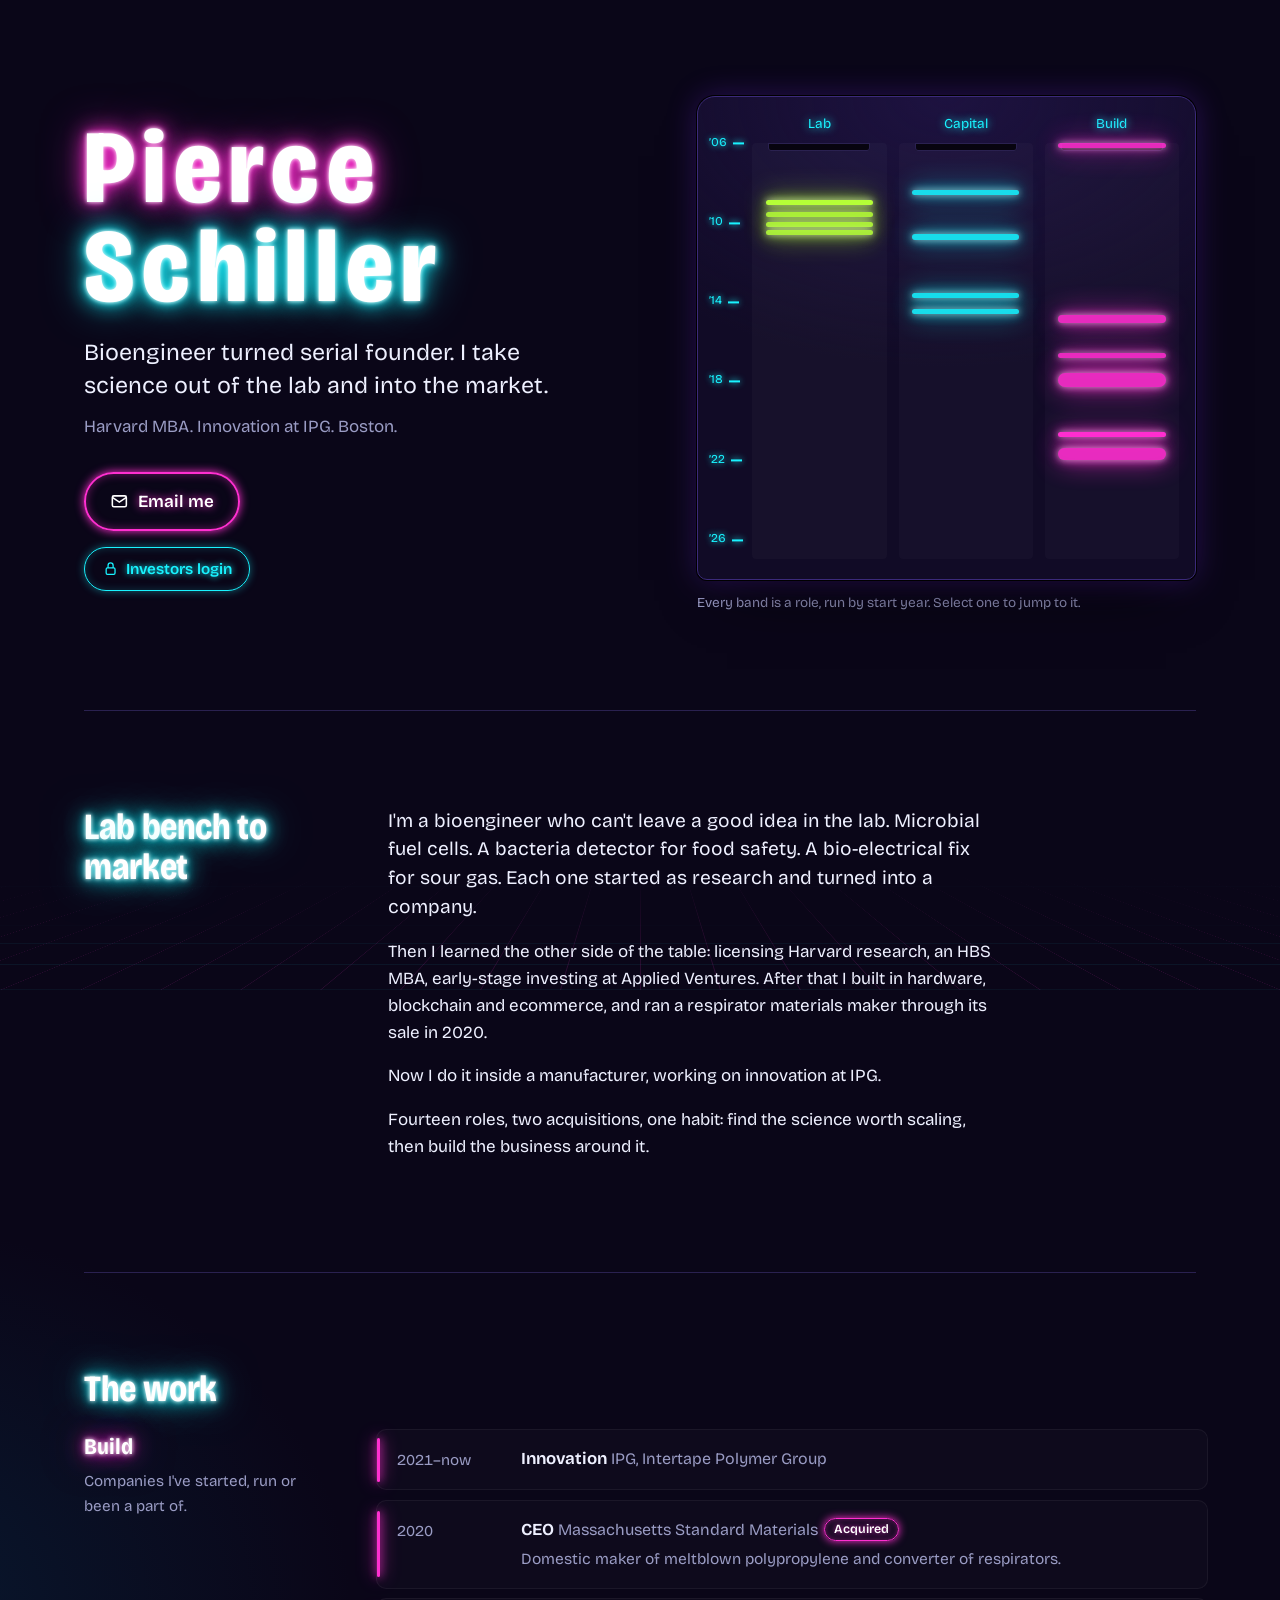
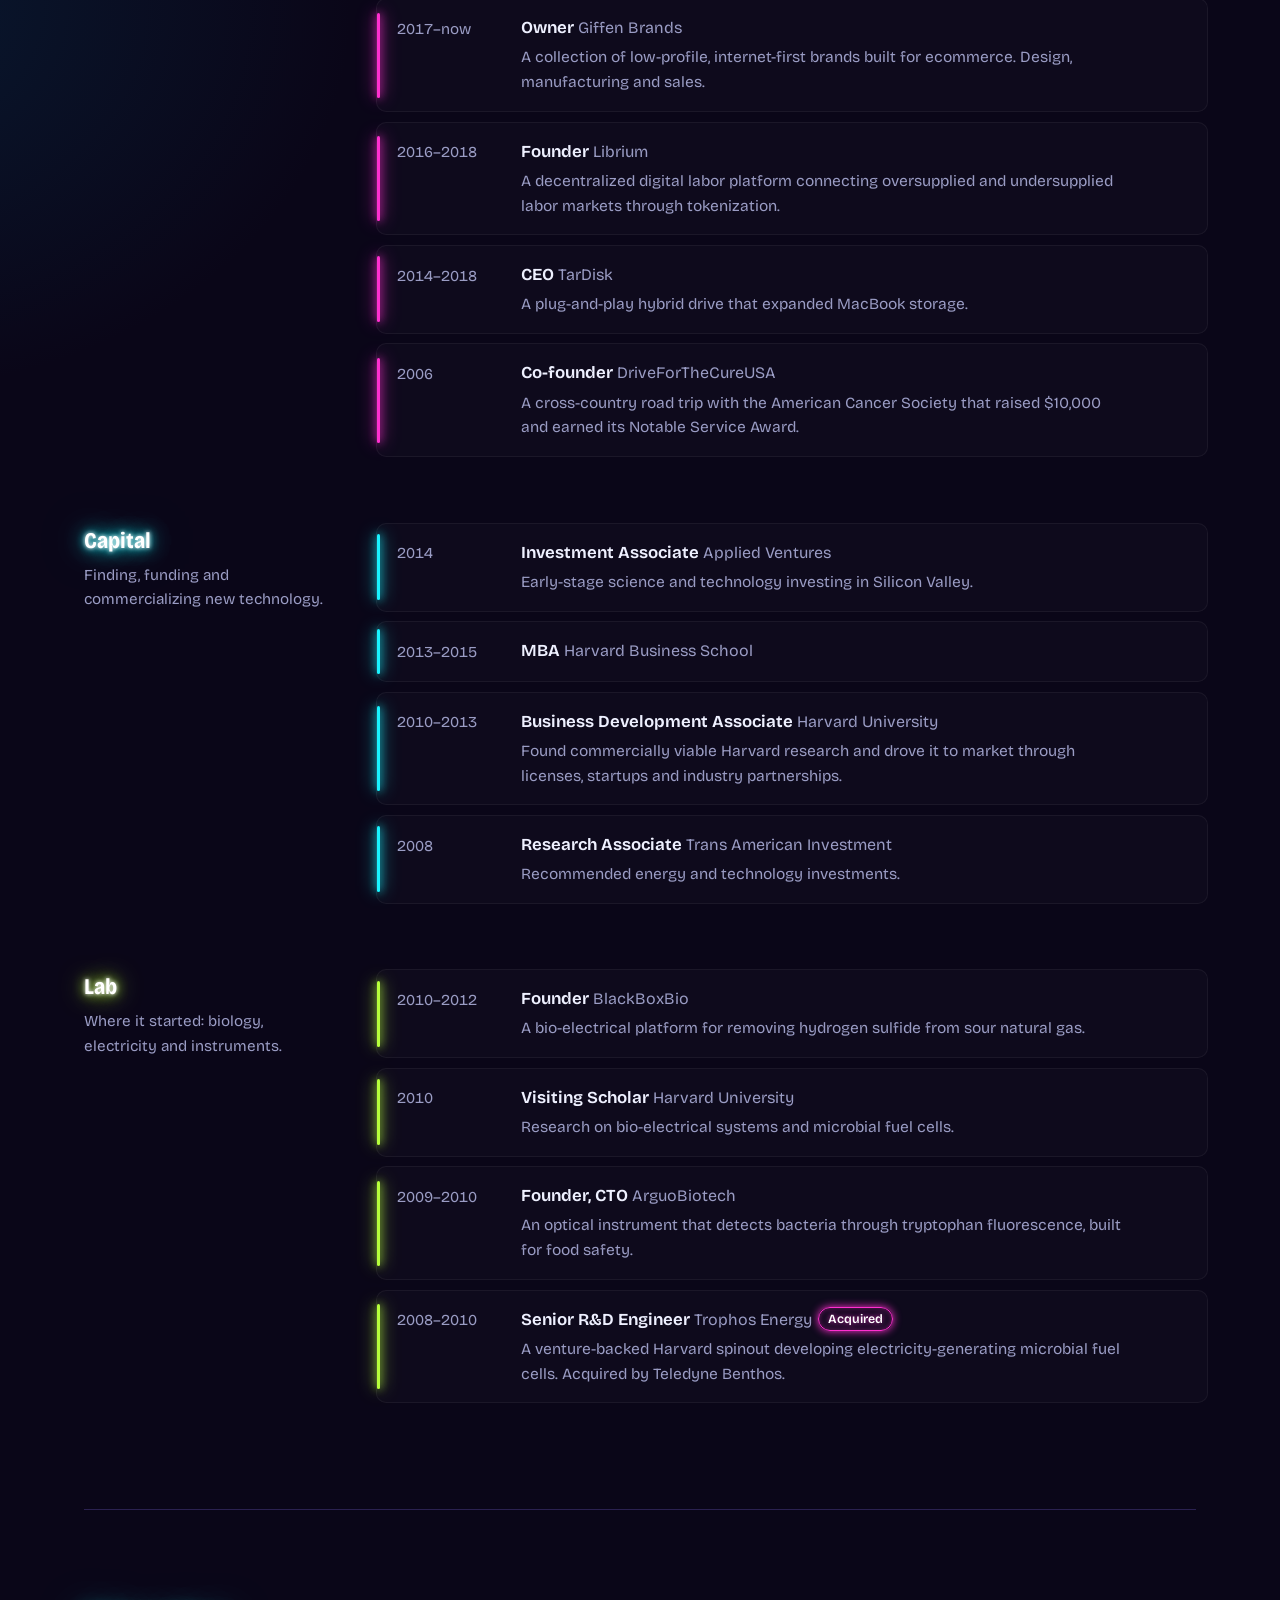
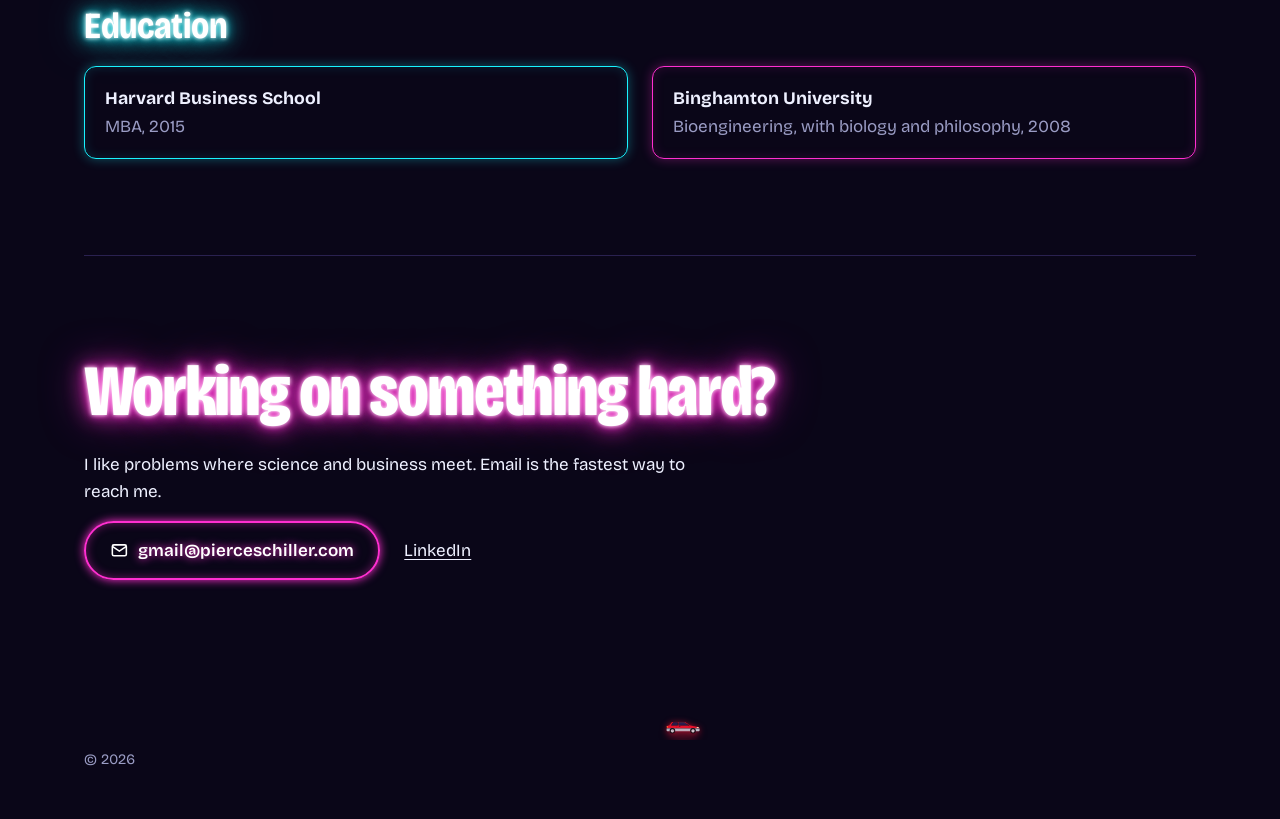
==== commit 250723e1: "Trim gel caption Co-Authored-By: Claude Opus 5.5 <noreply@anthropic.com> Claude-Session: https://cla" ====
--- a/index.html
+++ b/index.html
@@ -77,7 +77,7 @@
           </ul>
         </div>
       </div>
-      <figcaption class="gel-note">Every band is a role, run by start year. Brighter bands ended in an acquisition. Select one to jump to it.</figcaption>
+      <figcaption class="gel-note">Every band is a role, run by start year. Select one to jump to it.</figcaption>
     </figure>
   </header>
 
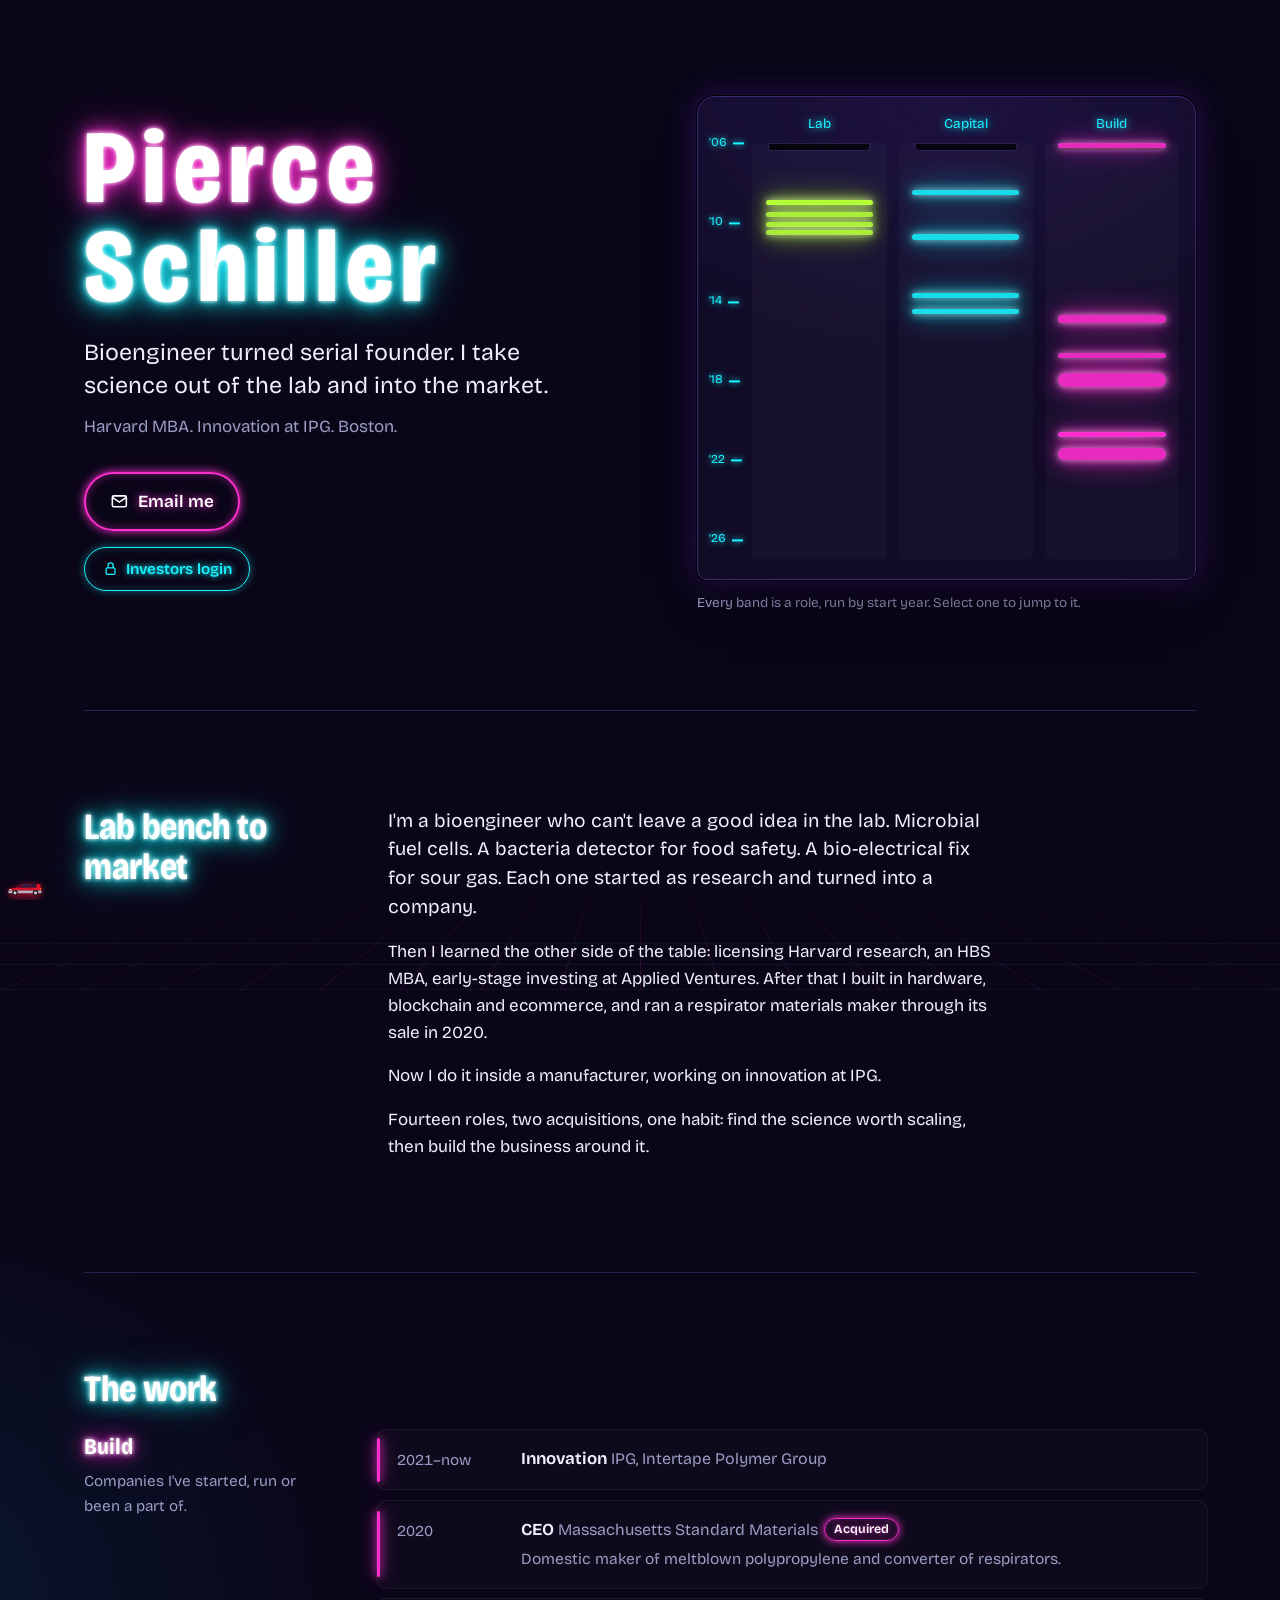
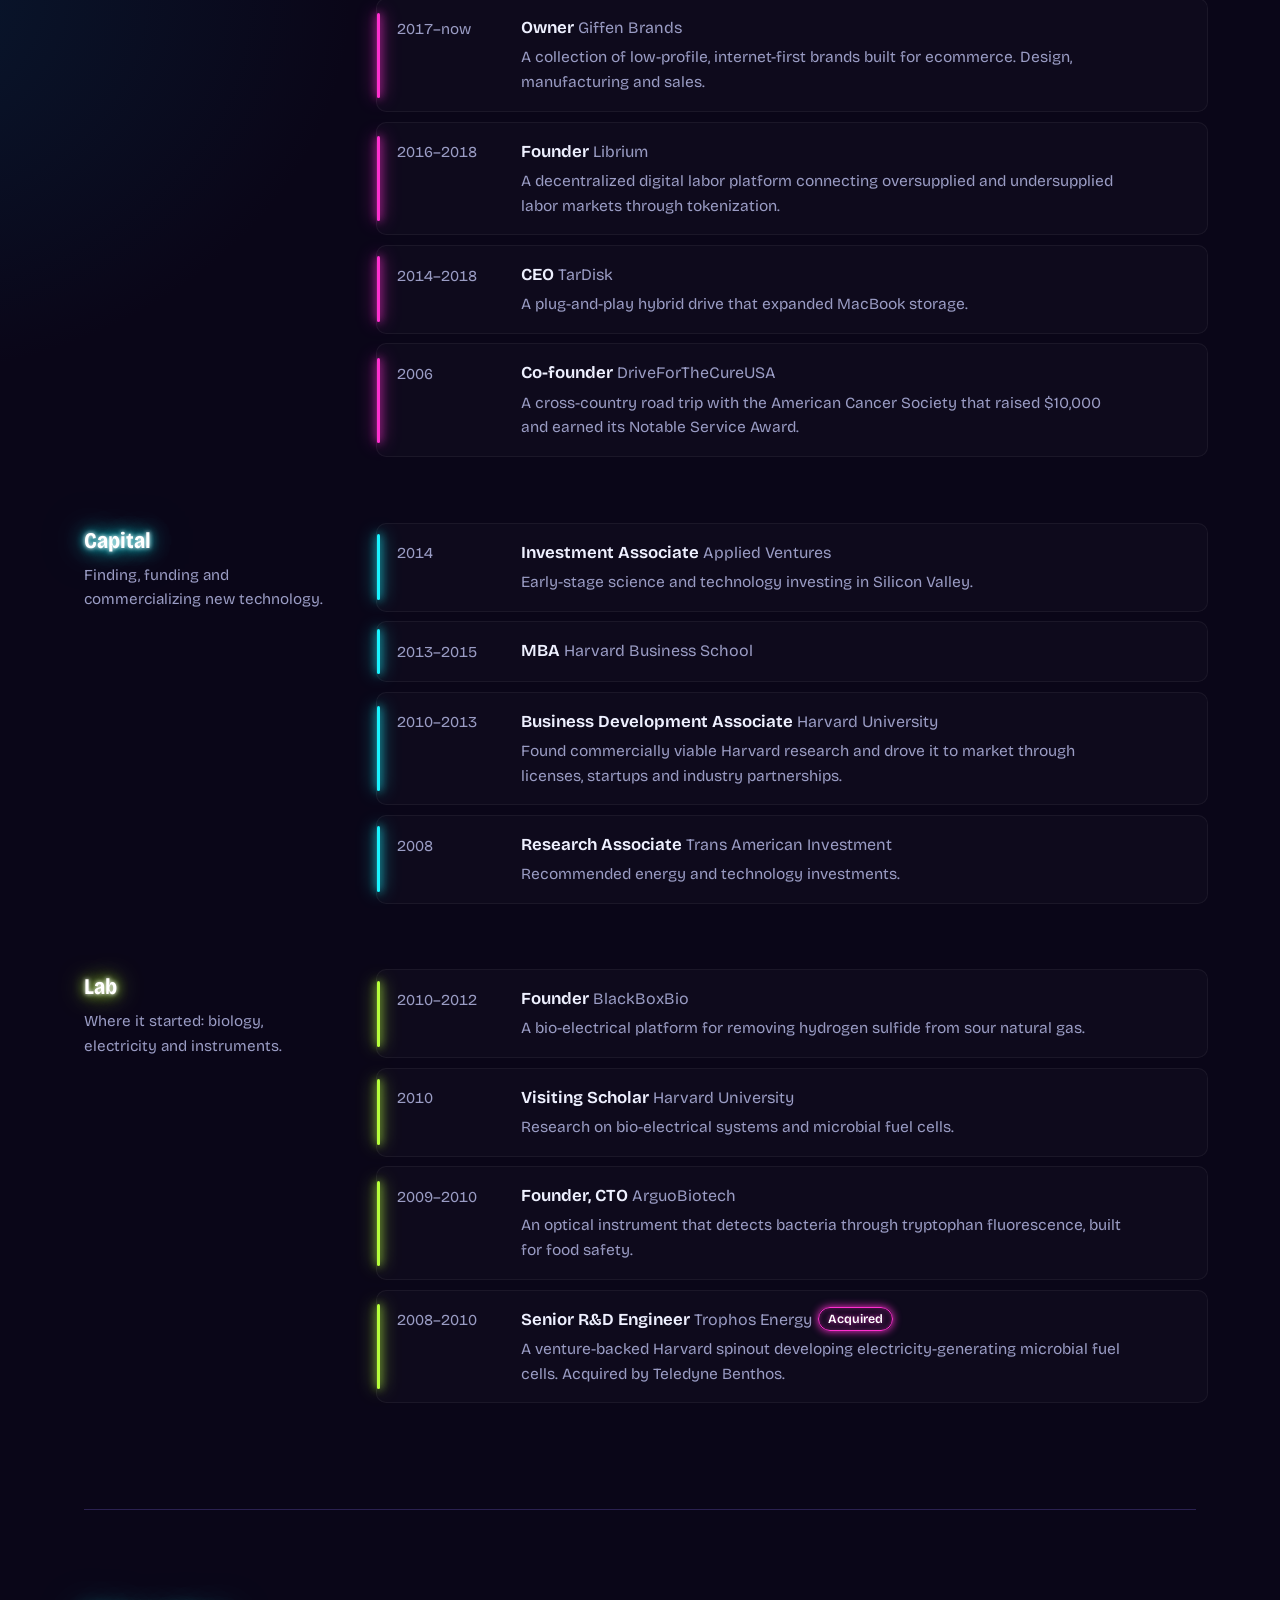
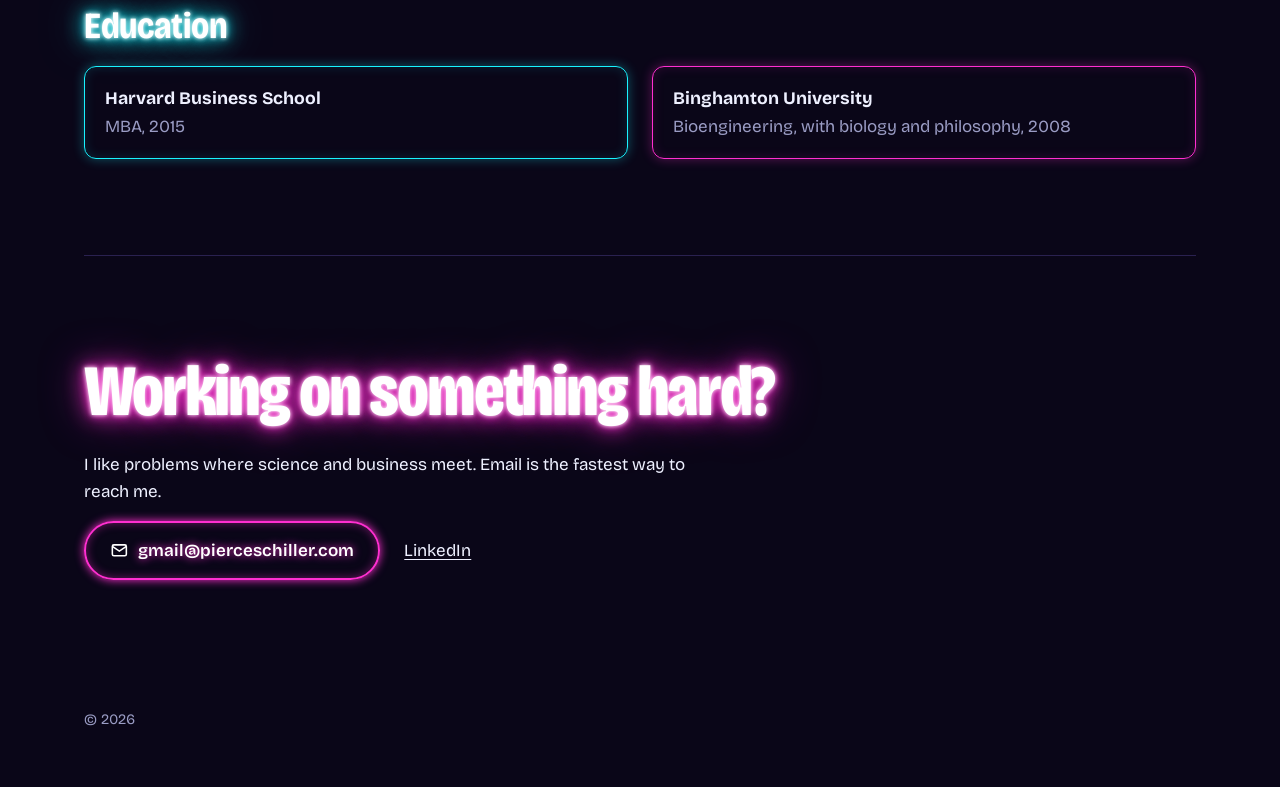
==== commit dcfaf5b9: "Hatchback profile; Civic now drives with scroll - Roof runs to a near-vertical tail with a thick C-p" ====
--- a/index.html
+++ b/index.html
@@ -178,14 +178,14 @@
              Length 3845 (rear overhang 695, wheelbase 2380, front overhang 770).
              Faces right: rear at x=10, front at x=202. Ground at y=88. -->
         <!-- red upper body: raked hatch, flat roof, steep windshield, sloping hood -->
-        <path d="M11 58 L12 46 L20.6 41.8 L36.2 22.8 Q38.4 21.4 42 21.3 L113 21.3 Q116 21.4 117.5 22.6 L148.7 42.6 L186 49.6 L197 51 Q201 52 201.6 55 L202 58 Z" fill="#e3112a"/>
+        <path d="M11 58 L11.2 44 L13.4 25 Q14.4 21.4 19 21.3 L113 21.3 Q116 21.4 117.5 22.6 L150 42.6 L186 49.6 L197 51 Q201 52 201.6 55 L202 58 Z" fill="#e3112a"/>
         <!-- roof spoiler -->
-        <path d="M31 20.6 L45 19.6 L45 22.6 L34 23.4 Z" fill="#15151c"/>
+        <path d="M12.6 20.8 L27 19.8 L27 22.8 L13.6 23.6 Z" fill="#15151c"/>
         <!-- hatch glass seen edge-on -->
-        <path d="M36.2 22.8 L20.6 41.8 L24.4 42 L39.6 23.6 Z" fill="#15151c"/>
+        <path d="M13.4 25 L11.6 42 L14.6 42 L16.4 24.4 Z" fill="#15151c"/>
         <!-- side glass: black frames, then glass -->
-        <path d="M76 23.4 L47.5 23.4 L35.4 43 L76 43 Z" fill="#15151c"/>
-        <path d="M74 25 L48.6 25 L38 41.5 L74 41.5 Z" fill="#241a4a"/>
+        <path d="M76 23.4 L38.6 23.4 L37.6 43 L76 43 Z" fill="#15151c"/>
+        <path d="M74 25 L40.2 25 L39.4 41.5 L74 41.5 Z" fill="#241a4a"/>
         <path d="M79 23.2 L114 23.2 L143 43 L79 43 Z" fill="#15151c"/>
         <path d="M80.6 24.8 L113.2 24.8 L138.6 41.5 L80.6 41.5 Z" fill="#241a4a"/>
         <path d="M84 26.5 L112 26.4 L124 34.2" stroke="#ffffff55" stroke-width="1.1" fill="none"/>
--- a/assets/css/styles.css
+++ b/assets/css/styles.css
@@ -536,25 +536,28 @@
 }
 .giffen-x:hover { color: #fff; border-color: var(--lime); }
 
-/* 3. bottom of the page: the '85 Civic rolls in and parks */
-footer { position: relative; padding-top: 4.5rem; }
+/* 3. the '85 Civic: rides the bottom edge of the screen, driven by scroll */
+footer { position: relative; padding-bottom: 3.5rem; }
 .roadtrip {
-  position: absolute;
-  inset: 0 0 auto 0;
-  height: 4rem;
+  position: fixed;
+  left: 0;
+  right: 0;
+  bottom: 0;
+  height: 3.6rem;
   overflow: hidden;
   pointer-events: none;
+  z-index: 5;
 }
 .car {
   position: absolute;
-  bottom: 0.4rem;
-  left: 52%;
+  left: 0;
+  bottom: 4px;
   width: 34px;
   pointer-events: auto;
   filter: drop-shadow(0 1px 3px #ff1a3a99);
-  transform: translateX(-120vw);
-}
-.car svg { display: block; width: 100%; height: auto; }
+  will-change: transform;
+}
+.car svg { display: block; width: 100%; height: auto; scale: var(--dir, 1) 1; transition: scale 0.25s; }
 .car::after {               /* neon glow on the road under the car */
   content: "";
   position: absolute;
@@ -567,18 +570,10 @@
   filter: blur(6px);
   opacity: 0.8;
 }
-.roadtrip.go .car { animation: drive-in 3.2s cubic-bezier(.15,.8,.25,1) forwards; }
-.roadtrip.go .wheel { animation: spin 0.35s linear 9; }
-@keyframes drive-in {
-  0%   { transform: translateX(-120vw); }
-  85%  { transform: translateX(6px) rotate(1.2deg); }
-  100% { transform: translateX(0); }
-}
-@keyframes spin { to { transform: rotate(360deg); } }
 .honk {
   position: absolute;
   bottom: calc(100% + 6px);
-  left: 30%;
+  left: 0;
   white-space: nowrap;
   padding: 0.3rem 0.65rem;
   border-radius: 8px;
@@ -592,17 +587,14 @@
   translate: 0 4px;
   transition: opacity 0.15s, translate 0.15s;
 }
+.car.past-half .honk { left: auto; right: 0; }
 .car:hover .honk, .car.honking .honk { opacity: 1; translate: 0 0; }
 .car:hover svg { animation: bounce 0.3s ease-out; }
-@keyframes bounce { 50% { transform: translateY(-3px); } }
-
-@media (max-width: 600px) {
-  .car { left: 40%; width: 34px; }
-  .honk { left: auto; right: 0; }
-}
+@keyframes bounce { 50% { translate: 0 -3px; } }
+
 @media (prefers-reduced-motion: reduce) {
-  .car { transform: none; }
-  .roadtrip.go .car, .roadtrip.go .wheel, .car:hover svg { animation: none; }
+  .car svg { transition: none; }
+  .car:hover svg { animation: none; }
   .gel.uv { animation: none; }
 }
 
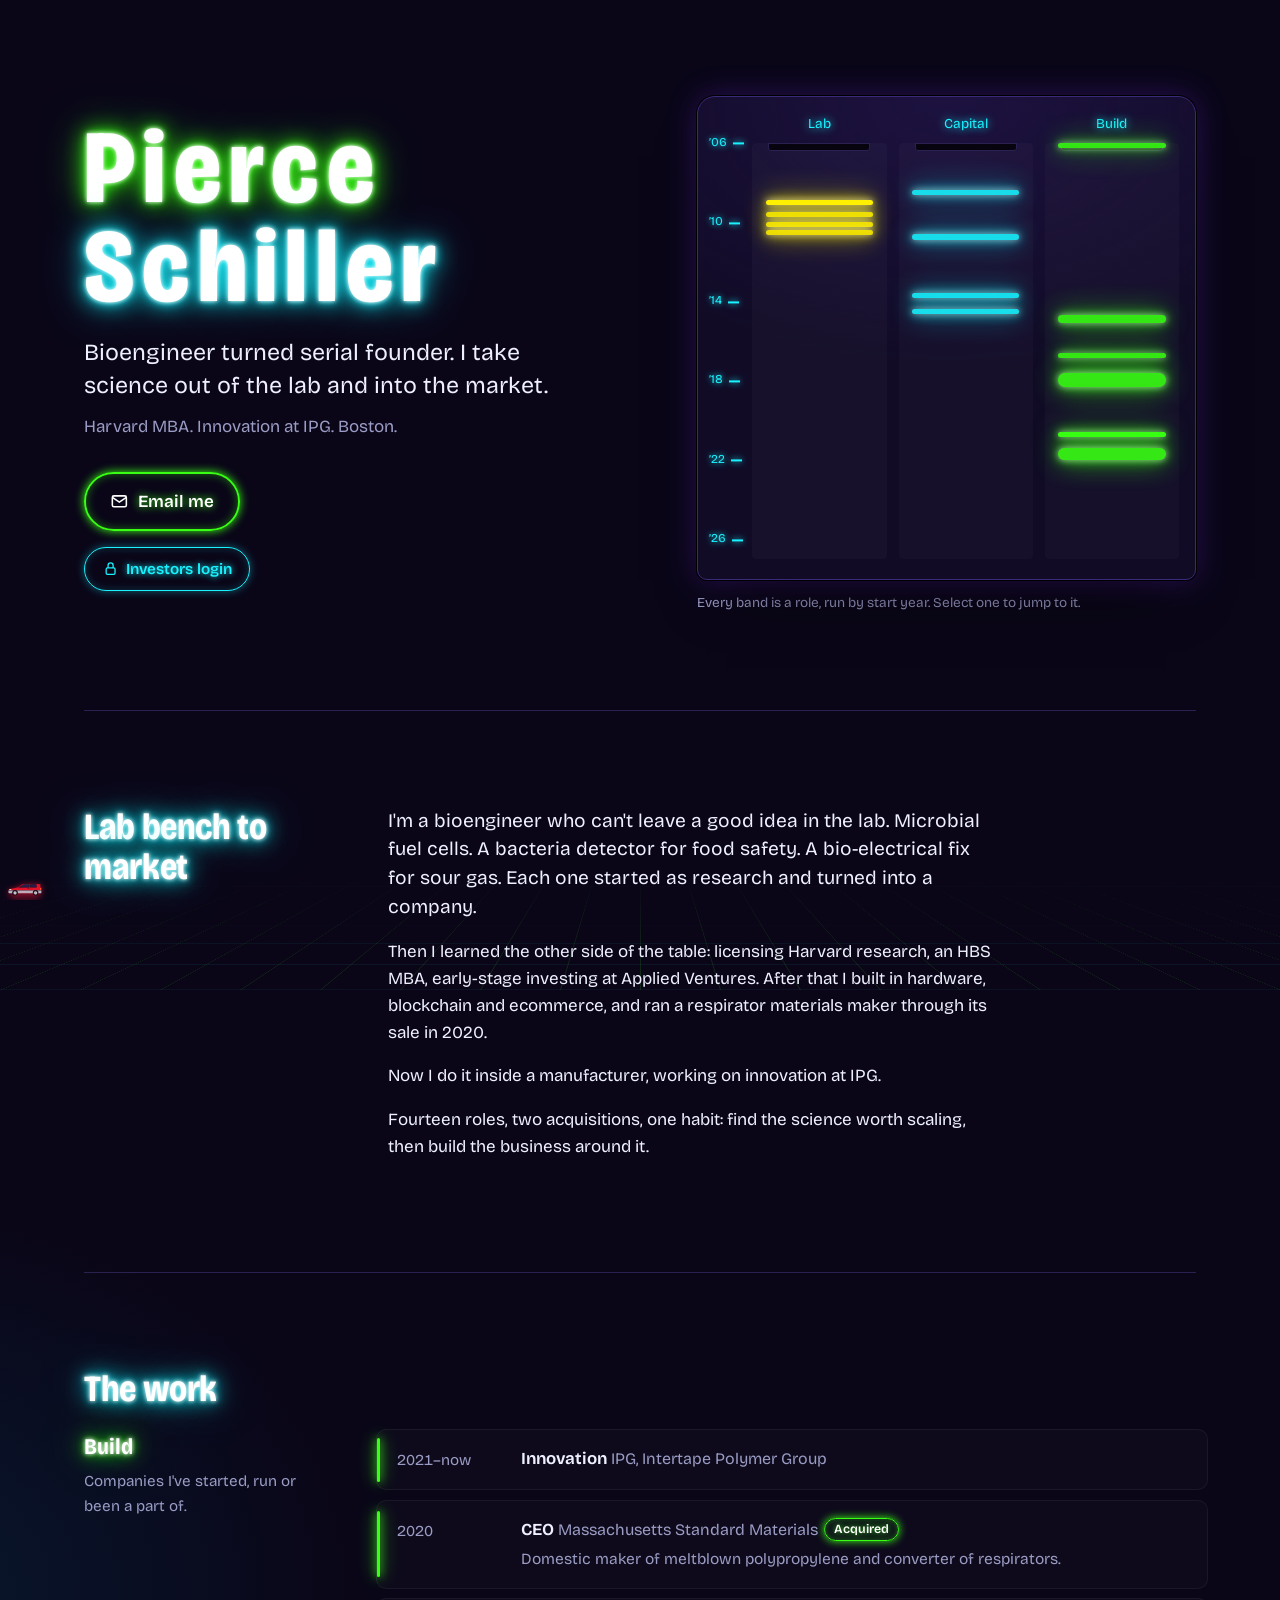
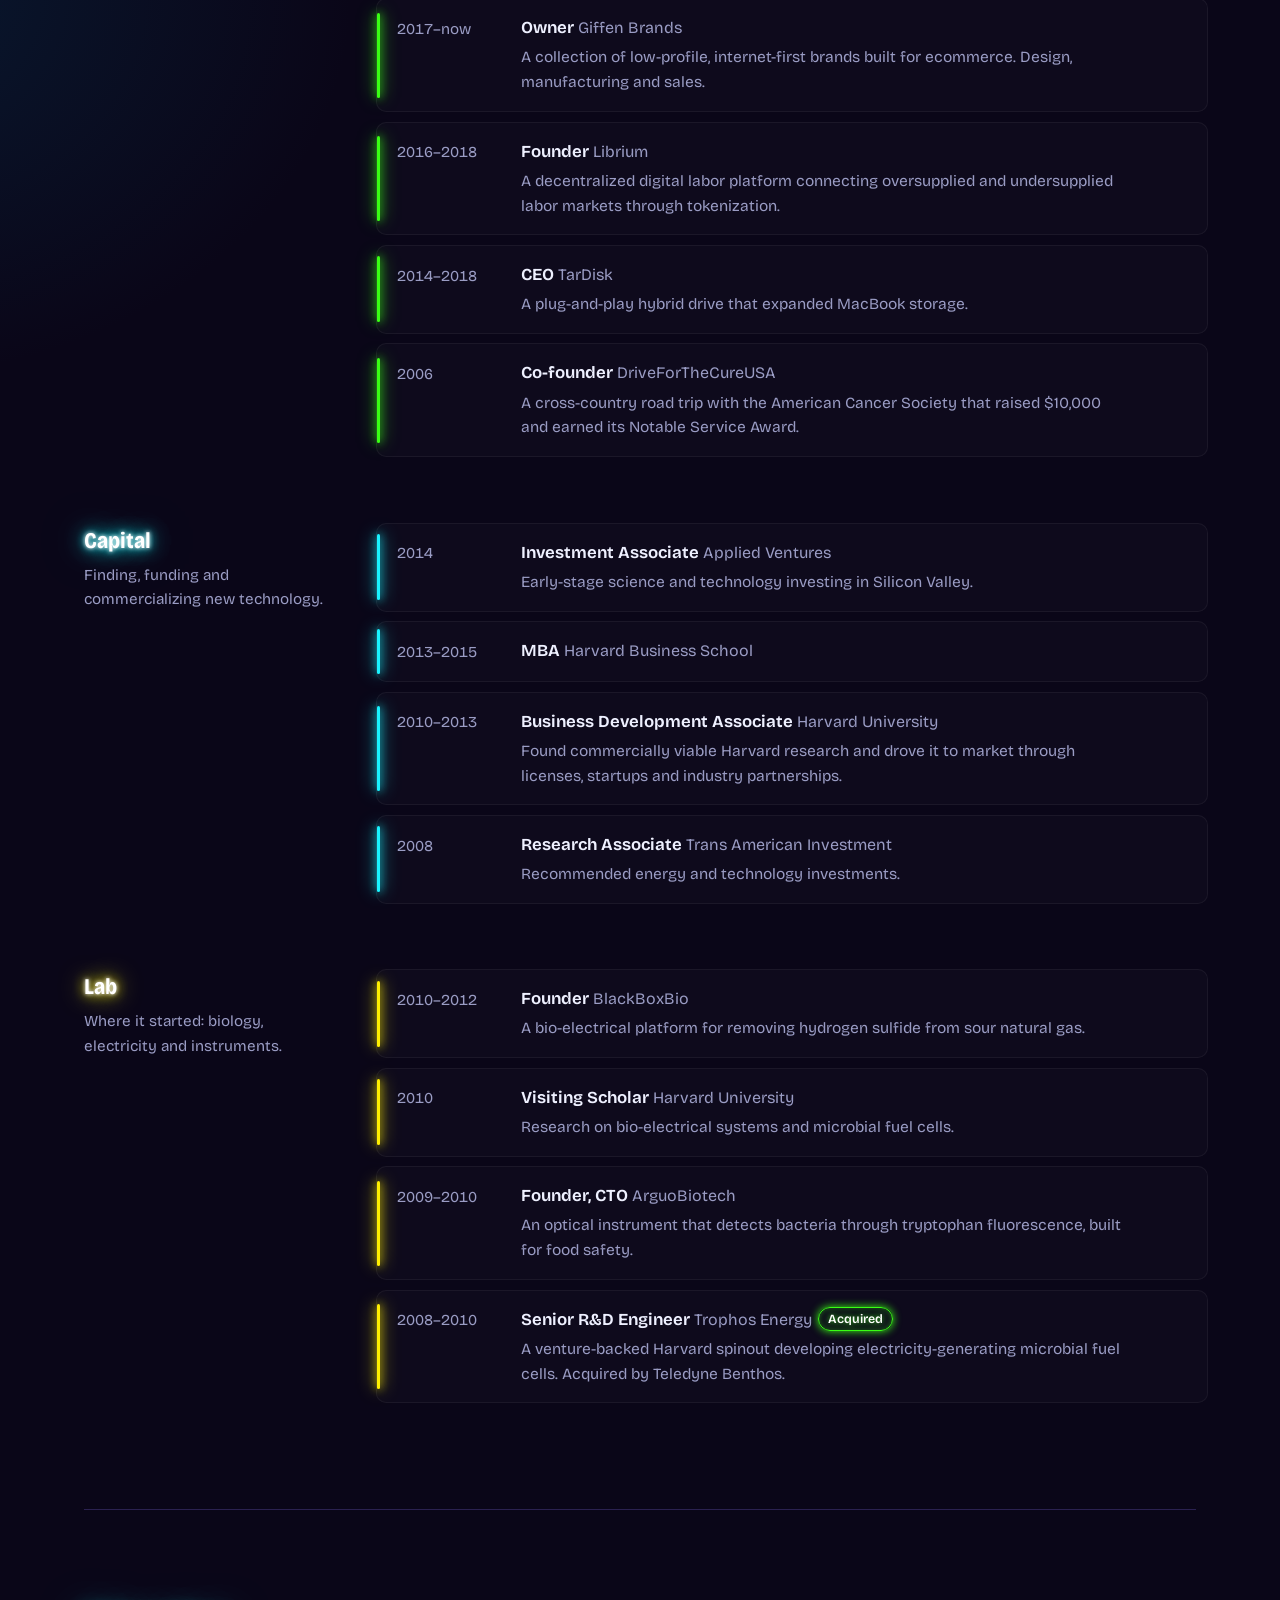
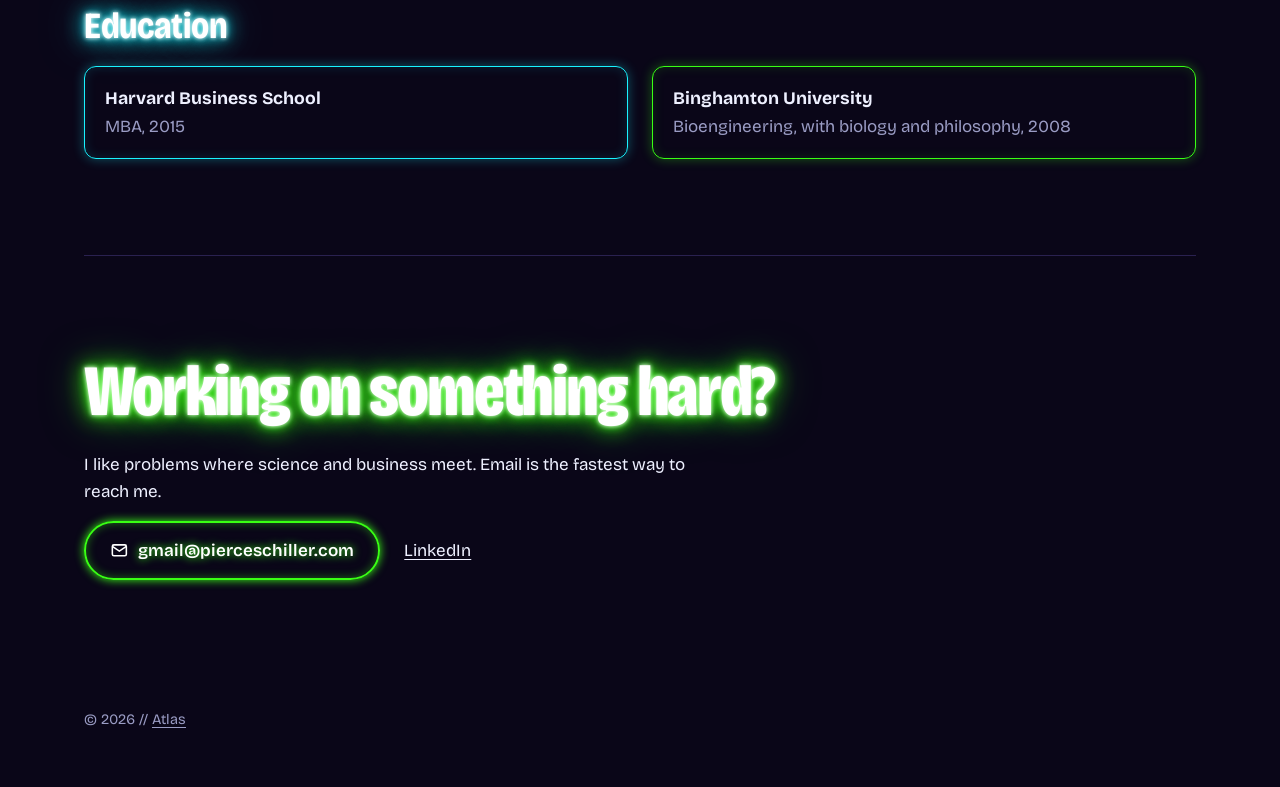
==== commit 3a997abd: "Add Atlas page and footer link Co-Authored-By: Claude Opus 5.5 <noreply@anthropic.com> Claude-Sessio" ====
--- a/index.html
+++ b/index.html
@@ -219,7 +219,7 @@
       </svg>
     </div>
   </div>
-  <div class="wrap foot-row"><span>© <span id="yr">2026</span></span><span class="ipline" aria-live="polite"></span></div>
+  <div class="wrap foot-row"><span>© <span id="yr">2026</span> // <a href="/atlas/">Atlas</a></span><span class="ipline" aria-live="polite"></span></div>
 </footer>
 
 <dialog class="login" aria-labelledby="login-h">
--- a/assets/css/styles.css
+++ b/assets/css/styles.css
@@ -5,17 +5,17 @@
   --ink: #eef0ff;
   --muted: #9a9cc4;
   --rule: #2a2150;
-  --pink: #ff2fd0;
+  --green: #39ff14;
   --cyan: #19f3ff;
-  --lime: #b6ff3b;
+  --yellow: #ffef00;
   --gel: #110b26;
   --gel-deep: #07040f;
-  --band: var(--pink);
+  --band: var(--green);
   --ladder: var(--cyan);
   --accent: var(--cyan);
   --wrap: 72rem;
   --measure: 38rem;
-  --glow-pink: 0 0 4px #fff, 0 0 10px var(--pink), 0 0 22px var(--pink), 0 0 44px #ff2fd088;
+  --glow-green: 0 0 4px #fff, 0 0 10px var(--green), 0 0 22px var(--green), 0 0 44px #39ff1488;
   --glow-cyan: 0 0 4px #fff, 0 0 10px var(--cyan), 0 0 22px var(--cyan), 0 0 44px #19f3ff88;
   color-scheme: dark;
 }
@@ -45,7 +45,7 @@
   inset: auto -50% -10% -50%;
   height: 55vh;
   background:
-    repeating-linear-gradient(90deg, #ff2fd022 0 1px, transparent 1px 80px),
+    repeating-linear-gradient(90deg, #39ff1422 0 1px, transparent 1px 80px),
     repeating-linear-gradient(0deg, #19f3ff1c 0 1px, transparent 1px 60px);
   transform: perspective(500px) rotateX(62deg);
   transform-origin: bottom;
@@ -78,8 +78,8 @@
   left: 0;
   height: 2px;
   width: 100%;
-  background: linear-gradient(90deg, var(--pink), var(--cyan));
-  box-shadow: 0 0 12px var(--pink), 0 0 24px var(--cyan);
+  background: linear-gradient(90deg, var(--green), var(--cyan));
+  box-shadow: 0 0 12px var(--green), 0 0 24px var(--cyan);
   transform-origin: left;
   transform: scaleX(0);
 }
@@ -89,8 +89,8 @@
   position: fixed;
   inset: 0 0 auto 0;
   height: 3px;
-  background: linear-gradient(90deg, var(--pink), var(--cyan), var(--lime));
-  box-shadow: 0 0 10px var(--pink), 0 0 20px var(--cyan);
+  background: linear-gradient(90deg, var(--green), var(--cyan), var(--yellow));
+  box-shadow: 0 0 10px var(--green), 0 0 20px var(--cyan);
   transform-origin: left;
   transform: scaleX(0);
   z-index: 10;
@@ -115,7 +115,7 @@
   color: #fff;
 }
 .hero h1 span { display: block; }
-.hero h1 span:first-child { text-shadow: var(--glow-pink); animation: ignite 1.6s steps(1) both; }
+.hero h1 span:first-child { text-shadow: var(--glow-green); animation: ignite 1.6s steps(1) both; }
 .hero h1 span:last-child  { text-shadow: var(--glow-cyan); animation: ignite 1.6s 0.35s steps(1) both; }
 /* neon sign sputtering to life */
 @keyframes ignite {
@@ -139,20 +139,20 @@
   gap: 0.6rem;
   padding: 0.85rem 1.5rem;
   border-radius: 999px;
-  border: 2px solid var(--pink);
+  border: 2px solid var(--green);
   background: transparent;
   color: #fff;
   font-weight: 600;
   text-decoration: none;
-  box-shadow: 0 0 10px var(--pink), inset 0 0 10px #ff2fd066;
-  text-shadow: 0 0 8px var(--pink);
+  box-shadow: 0 0 10px var(--green), inset 0 0 10px #39ff1466;
+  text-shadow: 0 0 8px var(--green);
   transition: background-color 0.2s, box-shadow 0.2s;
 }
 .button:hover {
   color: #fff;
-  background: #ff2fd022;
-  box-shadow: 0 0 18px var(--pink), 0 0 40px #ff2fd088, inset 0 0 14px #ff2fd099;
-  text-shadow: 0 0 8px var(--pink);
+  background: #39ff1422;
+  box-shadow: 0 0 18px var(--green), 0 0 40px #39ff1488, inset 0 0 14px #39ff1499;
+  text-shadow: 0 0 8px var(--green);
 }
 .button svg { width: 1.1em; height: 1.1em; }
 
@@ -220,8 +220,8 @@
   transition: transform 0.2s;
 }
 .lane:nth-child(2) .band { --band: var(--cyan); }
-.lane:nth-child(3) .band { --band: var(--pink); }
-.lane:nth-child(1) .band { --band: var(--lime); }
+.lane:nth-child(3) .band { --band: var(--green); }
+.lane:nth-child(1) .band { --band: var(--yellow); }
 .band.exit { --band: #fff; opacity: 1; }
 .band:hover, .band:focus-visible { transform: scaleX(1.1); outline-offset: 4px; }
 .band span {
@@ -243,7 +243,7 @@
   transition: opacity 0.15s, translate 0.15s;
   z-index: 2;
 }
-.band.exit span { border-color: var(--pink); box-shadow: 0 0 12px var(--pink); }
+.band.exit span { border-color: var(--green); box-shadow: 0 0 12px var(--green); }
 .band:hover span, .band:focus-visible span { opacity: 1; translate: -50% 0; }
 @keyframes run {
   from { top: 0; opacity: 0; filter: blur(3px); }
@@ -302,13 +302,13 @@
   font-stretch: 85%;
   color: #fff;
 }
-.era:nth-child(1) h3 { text-shadow: var(--glow-pink); }
+.era:nth-child(1) h3 { text-shadow: var(--glow-green); }
 .era:nth-child(2) h3 { text-shadow: var(--glow-cyan); }
-.era:nth-child(3) h3 { text-shadow: 0 0 4px #fff, 0 0 12px var(--lime), 0 0 26px var(--lime); }
+.era:nth-child(3) h3 { text-shadow: 0 0 4px #fff, 0 0 12px var(--yellow), 0 0 26px var(--yellow); }
 .era-sub { color: var(--muted); font-size: 0.95rem; margin-top: 0.25rem; }
 .roles { list-style: none; margin: 0; padding: 0; }
 .role {
-  --tube: var(--pink);
+  --tube: var(--green);
   position: relative;
   display: grid;
   grid-template-columns: 6.5rem minmax(0, 1fr);
@@ -321,7 +321,7 @@
   scroll-margin-top: 1.5rem;
 }
 .era:nth-child(2) .role { --tube: var(--cyan); }
-.era:nth-child(3) .role { --tube: var(--lime); }
+.era:nth-child(3) .role { --tube: var(--yellow); }
 /* the tube along the left edge that lights up as the role scrolls in */
 .role::before {
   content: "";
@@ -343,13 +343,13 @@
   margin-left: 0.4rem;
   padding: 0.05rem 0.55rem;
   border-radius: 999px;
-  border: 1px solid var(--pink);
+  border: 1px solid var(--green);
   color: #fff;
   font-size: 0.78rem;
   font-weight: 600;
   vertical-align: 0.12em;
-  box-shadow: 0 0 8px var(--pink), inset 0 0 6px #ff2fd066;
-  text-shadow: 0 0 6px var(--pink);
+  box-shadow: 0 0 8px var(--green), inset 0 0 6px #39ff1466;
+  text-shadow: 0 0 6px var(--green);
 }
 .role:target { animation: flash 2.4s ease-out; }
 @keyframes flash {
@@ -370,7 +370,7 @@
   border: 1px solid var(--cyan);
   box-shadow: 0 0 12px #19f3ff55, inset 0 0 12px #19f3ff22;
 }
-.creds div:nth-child(2) { border-color: var(--pink); box-shadow: 0 0 12px #ff2fd055, inset 0 0 12px #ff2fd022; }
+.creds div:nth-child(2) { border-color: var(--green); box-shadow: 0 0 12px #39ff1455, inset 0 0 12px #39ff1422; }
 .creds dt { font-weight: 700; font-size: 1.1rem; }
 .creds dd { margin: 0; color: var(--muted); }
 
@@ -379,7 +379,7 @@
   font-stretch: 75%;
   font-weight: 800;
   letter-spacing: -0.03em;
-  text-shadow: var(--glow-pink);
+  text-shadow: var(--glow-green);
 }
 .contact .row { display: flex; flex-wrap: wrap; gap: 1rem 1.5rem; align-items: center; }
 footer { padding: 2rem 0 3rem; color: var(--muted); font-size: 0.9rem; }
@@ -494,8 +494,8 @@
   margin-top: 0.9rem;
   padding: 1rem;
   border-radius: 12px;
-  border: 1px solid var(--lime);
-  box-shadow: 0 0 14px #b6ff3b55, inset 0 0 12px #b6ff3b22;
+  border: 1px solid var(--yellow);
+  box-shadow: 0 0 14px #ffef0055, inset 0 0 12px #ffef0022;
   background: #07040f;
   max-width: 26rem;
   animation: pop-glow 0.4s ease-out;
@@ -512,16 +512,16 @@
   border: 1px solid var(--rule);
   transition: border-color 0.25s, box-shadow 0.25s;
 }
-.plate.rice  { border-color: var(--lime); box-shadow: 0 0 8px #b6ff3b55; }
-.plate.steak { border-color: var(--pink); box-shadow: 0 0 10px #ff2fd077; }
+.plate.rice  { border-color: var(--yellow); box-shadow: 0 0 8px #ffef0055; }
+.plate.steak { border-color: var(--green); box-shadow: 0 0 10px #39ff1477; }
 .plate.flip { animation: flip 0.35s ease-out; }
 @keyframes flip { from { transform: rotateY(90deg); } to { transform: none; } }
 .giffen-tally { display: flex; gap: 1.25rem; margin: 0.4rem 0 0; font-weight: 600; font-variant-numeric: tabular-nums; }
-.t-rice { color: var(--lime); text-shadow: 0 0 6px #b6ff3b88; }
-.t-steak { color: var(--pink); text-shadow: 0 0 6px #ff2fd088; }
+.t-rice { color: var(--yellow); text-shadow: 0 0 6px #ffef0088; }
+.t-steak { color: var(--green); text-shadow: 0 0 6px #39ff1488; }
 .rice-price { color: #fff; font-variant-numeric: tabular-nums; min-width: 3.2rem; }
 .giffen-ctl { display: flex; align-items: center; gap: 0.75rem; margin-top: 0.5rem; color: var(--muted); font-size: 0.9rem; }
-.giffen-ctl input { flex: 1; accent-color: var(--pink); }
+.giffen-ctl input { flex: 1; accent-color: var(--green); }
 .giffen-cap { margin: 0.5rem 0 0; color: #fff; font-size: 0.95rem; }
 .giffen-x {
   margin-top: 0.6rem;
@@ -534,7 +534,7 @@
   padding: 0.2rem 0.8rem;
   cursor: pointer;
 }
-.giffen-x:hover { color: #fff; border-color: var(--lime); }
+.giffen-x:hover { color: #fff; border-color: var(--yellow); }
 
 /* 3. the '85 Civic: rides the bottom edge of the screen, driven by scroll */
 footer { position: relative; padding-bottom: 3.5rem; }
@@ -629,7 +629,7 @@
   background: #0d0820;
   border: 1px solid var(--cyan);
   border-radius: 16px;
-  box-shadow: 0 0 24px #19f3ff66, 0 0 60px #ff2fd033;
+  box-shadow: 0 0 24px #19f3ff66, 0 0 60px #39ff1433;
 }
 .login::backdrop { background: #05030dcc; backdrop-filter: blur(4px); }
 .login[open] { animation: pop-glow 0.3s ease-out; }
